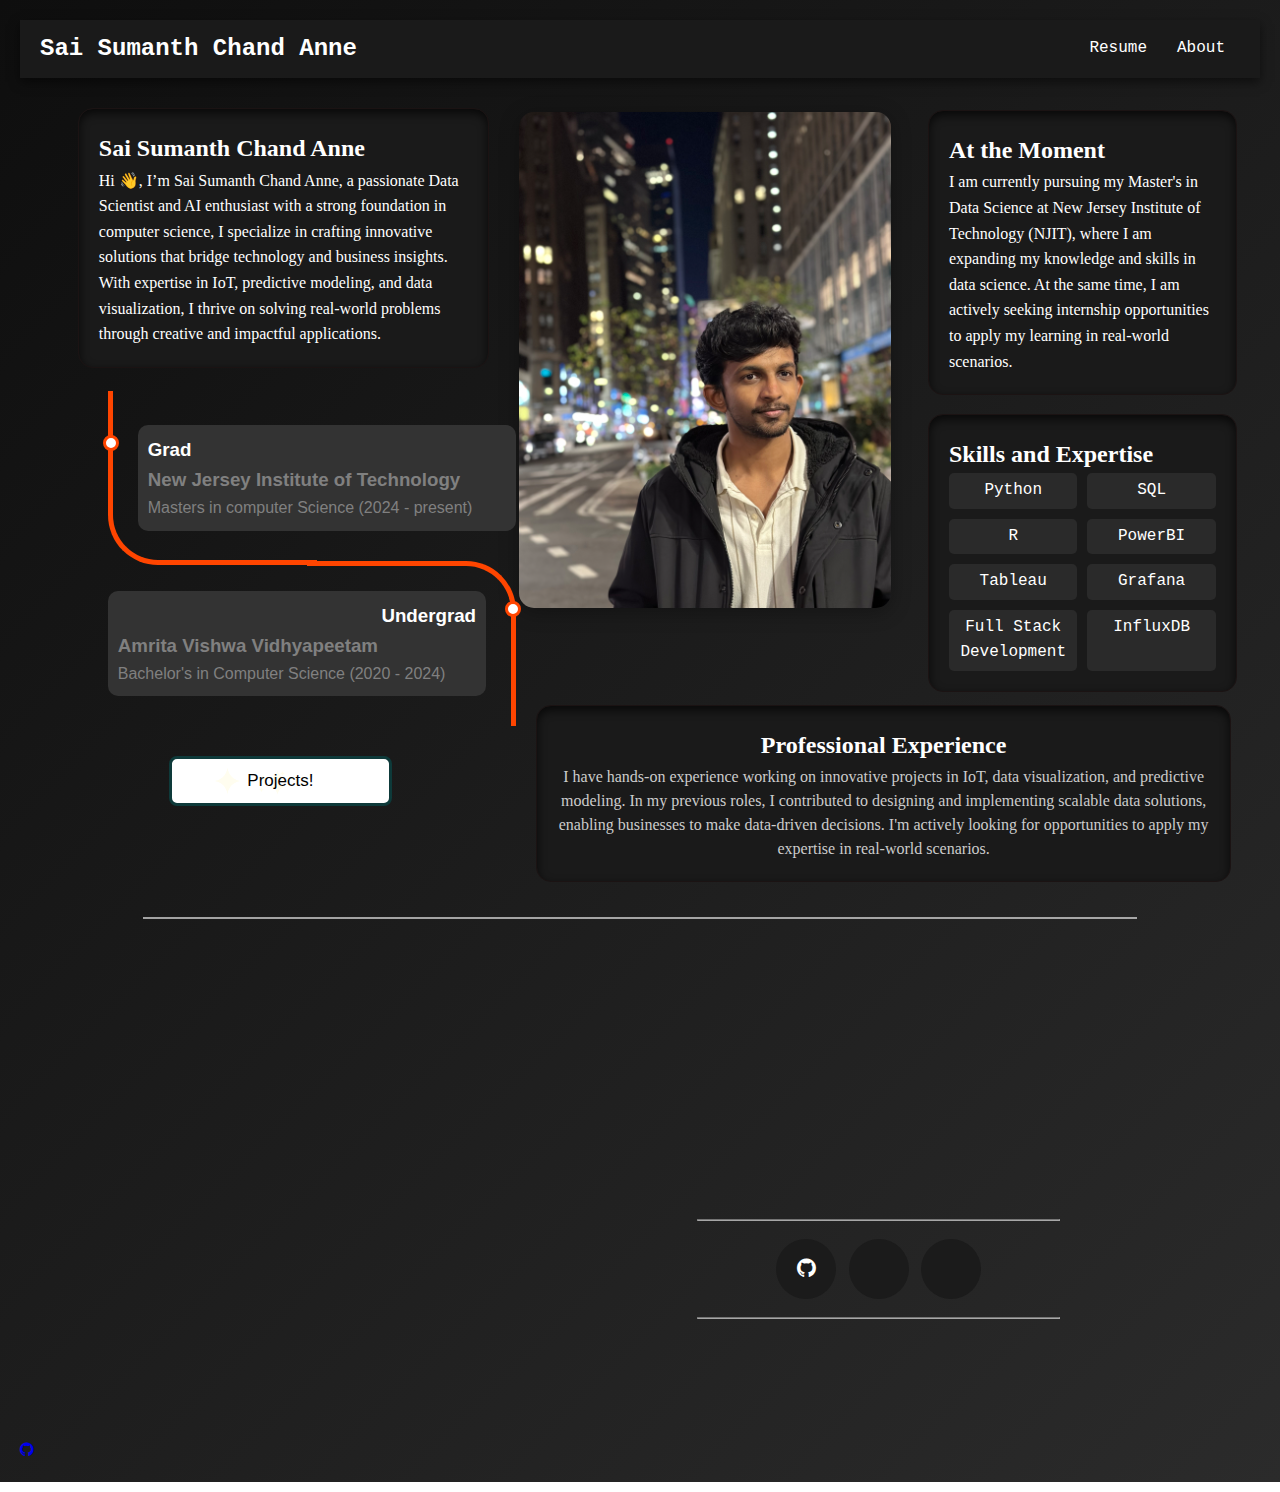
==== index.html @ 4d1f83b5 "email works" ====
<!DOCTYPE html>
<html lang="en">
<head>
  <meta charset="UTF-8">
  <meta name="viewport" content="width=device-width, initial-scale=1.0">
  <title>Sai Sumanth Chand Anne Portfolio</title>
  <link rel="stylesheet" href="styles.css">
  <link rel="stylesheet" href="https://cdnjs.cloudflare.com/ajax/libs/font-awesome/4.7.0/css/font-awesome.min.css">
  <script src="script.js"></script>
</head>
<body>
  <header>
    <h3 class="name fade-up">Sai Sumanth Chand Anne</h3>
    <nav class="fade-up">
      <a href="resume.html" class="nav-link">Resume</a>
      <a href="about.html" class="nav-link">About</a>
    </nav>
  </header>

  <main>
    <div class="card-container">
      <div class="column first-column">
        <div class="card about-card fade-up">
          <h2>Sai Sumanth Chand Anne</h2>
          <p>Hi 👋, I’m Sai Sumanth Chand Anne, a passionate Data Scientist and AI enthusiast with a strong foundation 
            in computer science, I specialize in crafting innovative solutions that bridge technology and business insights. 
            With expertise in IoT, predictive modeling, and data visualization, I thrive on solving real-world problems through 
            creative and impactful applications.</p>
        </div>
        <div class="timeline">
  <div class="outer">
    <div class="education-card">
      <div class="info fade-up">
        <h3 class="title">Grad</h3>
        <h3>New Jersey Institute of Technology</h3>
        <p>Masters in computer Science (2024 - present)</p>
      </div>
    </div>
    <div class="education-card">
      <div class="info fade-up">
        <h3 class="title">Undergrad</h3>
        <h3>Amrita Vishwa Vidhyapeetam</h3>
        <p>Bachelor's in Computer Science (2020 - 2024)</p>
      </div>
    </div>
  </div>
</div>
</div>

      <!-- Second Column -->
      <div class="column second-column">
        <img src="IMG_0717.jpg" alt="Photo" class="profile-photo-img">
      </div>

      <div class="card experience-card  fade-up" onclick="goToExperiencePage()">
        <h2>Professional Experience </h2>
        <p>
          I have hands-on experience working on innovative projects in IoT, data visualization, and predictive modeling. 
          In my previous roles, I contributed to designing and implementing scalable data solutions, enabling businesses 
          to make data-driven decisions. I'm actively looking for opportunities to apply my expertise in real-world scenarios.
        </p>
        <span class="hover-message">Click to know more!</span>
      </div>

      
      <div class="column third-column">
        <div class="card moment fade-up">
          <h2>At the Moment</h2>
          <p>I am currently pursuing my Master's in Data Science at New Jersey Institute of Technology (NJIT), 
            where I am expanding my knowledge and skills in data science. At the same time, I am actively seeking 
            internship opportunities to apply my learning in real-world scenarios.</p>
        </div>
        <div class="card skillsand fade-up">
          <h2>Skills and Expertise</h2>
          <ul class="skills fade-up">
            <li>Python</li>
            <li>SQL</li>
            <li>R</li>
            <li>PowerBI</li>
            <li>Tableau</li>
            <li>Grafana</li>
            <li>Full Stack Development</li>
            <li>InfluxDB</li>
          </ul>
        </div>
      </div>

      <button class="fade-up">Projects!
        <div class="star-1">
          <svg xmlns:xlink="http://www.w3.org/1999/xlink" viewBox="0 0 784.11 815.53" style="shape-rendering:geometricPrecision; text-rendering:geometricPrecision; image-rendering:optimizeQuality; fill-rule:evenodd; clip-rule:evenodd" version="1.1" xml:space="preserve" xmlns="http://www.w3.org/2000/svg"><defs></defs><g id="Layer_x0020_1"><metadata id="CorelCorpID_0Corel-Layer"></metadata><path d="M392.05 0c-20.9,210.08 -184.06,378.41 -392.05,407.78 207.96,29.37 371.12,197.68 392.05,407.74 20.93,-210.06 184.09,-378.37 392.05,-407.74 -207.98,-29.38 -371.16,-197.69 -392.06,-407.78z" class="fil0"></path></g></svg>
        </div>
        <div class="star-2">
          <svg xmlns:xlink="http://www.w3.org/1999/xlink" viewBox="0 0 784.11 815.53" style="shape-rendering:geometricPrecision; text-rendering:geometricPrecision; image-rendering:optimizeQuality; fill-rule:evenodd; clip-rule:evenodd" version="1.1" xml:space="preserve" xmlns="http://www.w3.org/2000/svg"><defs></defs><g id="Layer_x0020_1"><metadata id="CorelCorpID_0Corel-Layer"></metadata><path d="M392.05 0c-20.9,210.08 -184.06,378.41 -392.05,407.78 207.96,29.37 371.12,197.68 392.05,407.74 20.93,-210.06 184.09,-378.37 392.05,-407.74 -207.98,-29.38 -371.16,-197.69 -392.06,-407.78z" class="fil0"></path></g></svg>
        </div>
        <div class="star-3">
          <svg xmlns:xlink="http://www.w3.org/1999/xlink" viewBox="0 0 784.11 815.53" style="shape-rendering:geometricPrecision; text-rendering:geometricPrecision; image-rendering:optimizeQuality; fill-rule:evenodd; clip-rule:evenodd" version="1.1" xml:space="preserve" xmlns="http://www.w3.org/2000/svg"><defs></defs><g id="Layer_x0020_1"><metadata id="CorelCorpID_0Corel-Layer"></metadata><path d="M392.05 0c-20.9,210.08 -184.06,378.41 -392.05,407.78 207.96,29.37 371.12,197.68 392.05,407.74 20.93,-210.06 184.09,-378.37 392.05,-407.74 -207.98,-29.38 -371.16,-197.69 -392.06,-407.78z" class="fil0"></path></g></svg>
        </div>
        <div class="star-4">
          <svg xmlns:xlink="http://www.w3.org/1999/xlink" viewBox="0 0 784.11 815.53" style="shape-rendering:geometricPrecision; text-rendering:geometricPrecision; image-rendering:optimizeQuality; fill-rule:evenodd; clip-rule:evenodd" version="1.1" xml:space="preserve" xmlns="http://www.w3.org/2000/svg"><defs></defs><g id="Layer_x0020_1"><metadata id="CorelCorpID_0Corel-Layer"></metadata><path d="M392.05 0c-20.9,210.08 -184.06,378.41 -392.05,407.78 207.96,29.37 371.12,197.68 392.05,407.74 20.93,-210.06 184.09,-378.37 392.05,-407.74 -207.98,-29.38 -371.16,-197.69 -392.06,-407.78z" class="fil0"></path></g></svg>
        </div>
        <div class="star-5">
          <svg xmlns:xlink="http://www.w3.org/1999/xlink" viewBox="0 0 784.11 815.53" style="shape-rendering:geometricPrecision; text-rendering:geometricPrecision; image-rendering:optimizeQuality; fill-rule:evenodd; clip-rule:evenodd" version="1.1" xml:space="preserve" xmlns="http://www.w3.org/2000/svg"><defs></defs><g id="Layer_x0020_1"><metadata id="CorelCorpID_0Corel-Layer"></metadata><path d="M392.05 0c-20.9,210.08 -184.06,378.41 -392.05,407.78 207.96,29.37 371.12,197.68 392.05,407.74 20.93,-210.06 184.09,-378.37 392.05,-407.74 -207.98,-29.38 -371.16,-197.69 -392.06,-407.78z" class="fil0"></path></g></svg>
        </div>
        <div class="star-6">
          <svg xmlns:xlink="http://www.w3.org/1999/xlink" viewBox="0 0 784.11 815.53" style="shape-rendering:geometricPrecision; text-rendering:geometricPrecision; image-rendering:optimizeQuality; fill-rule:evenodd; clip-rule:evenodd" version="1.1" xml:space="preserve" xmlns="http://www.w3.org/2000/svg"><defs></defs><g id="Layer_x0020_1"><metadata id="CorelCorpID_0Corel-Layer"></metadata><path d="M392.05 0c-20.9,210.08 -184.06,378.41 -392.05,407.78 207.96,29.37 371.12,197.68 392.05,407.74 20.93,-210.06 184.09,-378.37 392.05,-407.74 -207.98,-29.38 -371.16,-197.69 -392.06,-407.78z" class="fil0"></path></g></svg>
        </div>
      </button>
    </div>   


<hr style="border: 1px solid #ffffff99; width: 80%; margin: 20px auto;">

<section id="contact">
  <h1 class="section-header fade-up">Contact</h1>
  
  <div class="contact-wrapper">
  
  <!-- Left contact page --> 
    
  <form id="contact-form" action="https://formsubmit.co/sumanthchand1234@gmail.com" method="POST" class="form-horizontal" role="form" onsubmit="showPopup(event)">
       
    <div class="form-group">
        <div class="col-sm-12 fade-up">
            <input type="text" class="form-control" id="name" placeholder="NAME" name="name" value="" required>
        </div>
    </div>

    <div class="form-group">
        <div class="emailbox fade-up">
            <input type="email" class="form-control" id="email" placeholder="EMAIL" name="email" value="" required>
        </div>
    </div>

    <textarea class="form-control fade-up" rows="10" placeholder="MESSAGE" name="message" required></textarea>
    
    <button type="submit" class="btn">
        <span class="btn__inner fade-up">
            <span class="btn__label fade-up" data-label="Get in touch" data-hover="Go for it 💪">
                Get in touch
                
                <span class="btn__label__background"></span>
            </span>
        </span>
        <span class="btn__background fade-up"></span>
    </button>
    
</form>

    <div id="popup" style="display:none; position: fixed; top: 0; left: 0; right: 0; bottom: 0; background: rgba(0, 0, 0, 0.5); color: white; text-align: center; padding: 100px;">
      <div style="background: #333; padding: 20px; border-radius: 5px;">
          <p>I'll get in touch with you as soon as possible!</p>
          <button onclick="closePopup()" style="padding: 10px 20px; background: #ff6600; border: none; color: white; font-size: 16px; cursor: pointer;">Close</button>
      </div>
  </div>
    
  <!-- Left contact page --> 
    
      <div class="direct-contact-container">

        <ul class="contact-list">
          <li class="list-item fade-up"><i class="fa fa-map-marker fa-2x"><span class="contact-text place">Jersey City, New jersey</span></i></li>
          <li class="list-item fade-up"><i class="fa fa-envelope fa-2x"><span class="contact-text gmail"><a href="mailto:#" title="Send me an email">sumanthchand1234@gmail.com</a></span></i></li>
        </ul>

        <hr>
        <ul class="social-media-list">
          <li><a href="https://github.com/Sumanth2305" class="contact-icon">
            <i class="fa fa-github" aria-hidden="true"></i>
          </a>
          </li>
          <li><a href="https://www.linkedin.com/in/sai-sumanth-chand/" target="_blank" class="contact-icon fade-up">
            <i class="fa fa-linkedin fade-up" aria-hidden="true"></i></a>
          </li>
          <li><a href="https://www.instagram.com/sai_sumanth_chand/" target="_blank" class="contact-icon fade-up">
            <i class="fa fa-instagram fade-up" aria-hidden="true"></i></a>
          </li>       
        </ul>
        <hr>
      </div>
  </div>
</section>  
  
  
  </main>

  <a href="https://github.com/Sumanth2305" class="contact-icon">
    <i class="fa fa-github" aria-hidden="true"></i>
  </a>
  
</body>
</html>
---- styles.css ----
/* Header Styles */
header {
    display: flex;
    justify-content: space-between;
    align-items: center;
    padding: 10px 20px;
    background-color: #1a1a1a;
    box-shadow: 0 4px 10px rgba(0, 0, 0, 0.5);
}

/* Name Styling */
header .name {
    font-size: 1.5rem;
    font-weight: bold;
    color: #ffffff;
    margin: 0;
}

.name{
  font-family: Andale Mono, monospace;
}

/* Navigation Styles */
header nav {
    display: flex;
}

header .nav-link {
    color: #ffffff;
    text-decoration: none;
    font-size: 1rem;
    padding: 5px 15px;
    border-radius: 5px;
    transition: background-color 0.3s ease;
    font-family: Andale Mono, monospace;
}

header .nav-link:hover {
    background-color: #333333;
}

/* General Reset */
body, h1, h2, h3, p, ul, li {
    margin: 0;
    padding: 0;
    box-sizing: border-box;
}

body {
    font-family: 'Arial', sans-serif;
    line-height: 1.6;
    background: linear-gradient(135deg, #0e0e0e, #2b2b2b);
    color: #ffffff;
    padding: 20px;
}

.card-container {
    display: grid;
    grid-template-columns: 40% 30% 30%;
    grid-template-rows: auto auto; /* Add rows for flexibility */
    grid-template-areas:
        "about photo moment"
        "about photo skills"
        "button experience experience"; /* Make Experience span 2nd and 3rd columns */
    gap: 20px;
    align-items: start;
    overflow: hidden;
}

/* Column-specific styles */
.column {
    display: flex;
    flex-direction: column;
    gap: 20%;
}

.first-column {
    margin-left: 7%;
    padding-top: 6%;
}

.second-column {
    display: flex;
    align-items: flex-start;
    justify-content: center;
    margin-left: 5%;
    margin-top: 6%;
}

/* Right Column Styling */
.third-column {
    padding-right: 10%;
    padding-top: 6%;
    margin-right: 7%;
}

/* Second Column Styling */
.second-column {
    display: flex;
    flex-direction: column; /* Stack items vertically */
    align-items: center; /* Center the photo horizontally */
    justify-content: flex-start; /* Align content to the top */
    margin: 0; /* Reset unnecessary margins */
    padding-top: 6%;
}

/* Profile Photo */
.profile-photo-img {
    margin-top: 3%;
    grid-area: photo;
    width: 100%; /* Ensure it takes up the full container width */
    max-width: 400px;
    height: auto; /* Maintain aspect ratio */
    border-radius: 15px;
    display: block;
    box-shadow: 0 4px 20px rgba(0, 0, 0, 0.3);
    margin-right: 9%;
    animation: popOut 1.25s cubic-bezier(0.25, 1, 0.5, 1); /* Attach the animation */
}

/* Keyframes with reduced zoom effect */
@keyframes popOut {
  0% {
    transform: scale(0); /* Fully scaled down */
    opacity: 0; /* Fully transparent */
  }
  65% {
    transform: scale(1.02); /* Slightly larger than normal */
    opacity: 1; /* Fully visible */
  }
  100% {
    transform: scale(1); /* Final normal size */
  }
}

/* Card Styles */
.card {
    background: #1a1a1a;
    border-radius: 15px;
    padding-left: 20%;
    box-shadow: inset 0 4px 10px rgba(0, 0, 0, 0.7);
    border: 1.5px solid rgb(27, 19, 19);
    transition: transform 0.3s ease, border-color 0.3s ease, box-shadow 0.3s ease;
    padding: 20px;
    height: auto;
}

.card:hover {
    transform: scale(1.01);
    border-color: #4d4d4d;
    box-shadow: 0 4px 10px rgba(128, 128, 128, 0.5);
}

.about-card {
    grid-area: about;
    margin-bottom: 6%;
    margin-left: 5%;
    width:80%;
}
.card p {
  font-family: 'URW Chancery L', cursive;
}

.card h2 {
  font-family: Times, Times New Roman, serif;
}
/* Combined Education Card Styling */
.combined-education-card {
    width:80%;
    position: relative;
    background: #1a1a1a;
    color: white;
    border-radius: 15px;
    box-shadow: 0 4px 10px rgba(0, 0, 0, 0.5);
    margin-left: 6%;
    margin-bottom: 2%;
    padding: 2%
}

.combined-education-card .title {
    font-size: 1.5rem;
    font-weight: bold;
    color: orangered;
    margin-bottom: 15px;
}

.combined-education-card .timeline {
    display: flex;
    flex-direction: column;
    gap: 15px;
}

.combined-education-card .timeline-item {
    display: flex;
    align-items: center;
    gap: 10px;
}

.combined-education-card .timeline-item .dot {
    width: 10px;
    height: 10px;
    background: orangered;
    border-radius: 50%;
    flex-shrink: 0;
}

.combined-education-card .timeline-item p {
    margin: 0;
    font-size: 1rem;
    color: gray;
}

  
/* Timeline Container */
.timeline {
    background: var(--primary-color);
    margin-left: 11.5%;   /*change to change timeline*/
    border-radius: 15px;
}
  
  /* Card container */
.education-card {
    position: relative;
    max-width: 400px;
}
  
  /* setting padding based on even or odd */
.education-card:nth-child(odd) {
    padding: 30px 0 30px 30px;
}
.education-card:nth-child(even) {
    padding: 30px 30px 30px 0;
}
  /* Global ::before */
.education-card::before {
    content: "";
    position: absolute;
    width: 50%;
    border: solid orangered;
}
  
  /* Setting the border of top, bottom, left */
.education-card:nth-child(odd)::before {
    left: 0px;
    top: -4.5px;
    bottom: -4.5px;
    border-width: 5px 0 5px 5px;
    border-radius: 50px 0 0 50px;
}
  
  /* Setting the top and bottom to "-5px" because earlier it was out of a pixel in mobile devices */
    @media only screen and (max-width: 400px) {
    .card:nth-child(odd)::before {
      top: -5px;
      bottom: -5px;
    }
  }
  
  /* Setting the border of top, bottom, right */
.education-card:nth-child(even)::before {
    right: 0;
    top: 0;
    bottom: 0;
    border-width: 5px 5px 5px 0;
    border-radius: 0 50px 50px 0;
  }
  
  /* Removing the border if it is the first card */
.education-card:first-child::before {
    border-top: 0;
    border-top-left-radius: 0;
  }
  
  /* Removing the border if it is the last card  and it's odd */
.education-card:last-child:nth-child(odd)::before {
    border-bottom: 0;
    border-bottom-left-radius: 0;
  }
  
  /* Removing the border if it is the last card  and it's even */
.education-card:last-child:nth-child(even)::before {
    border-bottom: 0;
    border-bottom-right-radius: 0;
  }
  
  /* Information about the timeline */
.info {
    display: flex;
    flex-direction: column;
    background: #333;
    color: gray;
    border-radius: 10px;
    padding: 10px;
}
  
  /* Title of the card */
.title {
    color: rgb(255, 255, 255);
    position: relative;
}
  
  /* Timeline dot  */
.title::before {
    content: "";
    position: absolute;
    width: 10px;
    height: 10px;
    background: white;
    border-radius: 999px;
    border: 3px solid orangered;
}
  
  /* text right if the card is even  */
.education-card:nth-child(even) > .info > .title {
    text-align: right;
}
  
  /* setting dot to the left if the card is odd */
.education-card:nth-child(odd) > .info > .title::before {
    left: -45px;
}
  
  /* setting dot to the right if the card is odd */
.education-card:nth-child(even) > .info > .title::before {
    right: -45px;
}
  
/* Text for Subtitles */
.timeline-item p {
    font-size: 1rem;
    margin-top: 5px;
    color: gray;
}

/* Skills Section */
.skills {
    display: grid;
    grid-template-columns: 1fr 1fr;
    gap: 10px;
    font-family: 'Courier New', Courier, monospace;
}

.skills li {
    list-style: none;
    text-align: center;
    padding: 5px;
    background: #2a2a2a;
    border-radius: 5px;
    transition: background 0.3s ease, transform 0.3s ease;
}

.skills li:hover {
    background: #333333;
    transform: scale(1.05);
}

/* Responsive Design */
@media (max-width: 768px) {
    .card-container {
        grid-template-columns: 1fr;
    }

    .second-column {
        align-items: flex-start;
    }
}

.skillsand {
    margin-top: 6%;
    grid-area: skills;
}


/* Experience Card */
.experience-card {
    grid-column: 2 / 4; /* Span from the 2nd column to just before the 4th column */
    background: #1a1a1a;
    border-radius: 15px;
    box-shadow: inset 0 4px 10px rgba(0, 0, 0, 0.7);
    border: 1.5px solid rgb(27, 19, 19);
    text-align: center;
    grid-area: experience;
    margin-right: 9%;
    margin-top: -8%;
    cursor: pointer;
    margin-bottom: 2%;
}


.experience-card p {
    color: #ccc;
    font-size: 1rem;
    line-height: 1.5;
}

.hover-message {
  position: absolute;
  top: 5%;
  left: 64%;
  transform: translate(-50%, -50%);
  background-color: rgba(0, 0, 0, 0.8);
  color: #fff;
  padding: 8px 12px;
  border-radius: 5px;
  font-size: 14px;
  white-space: nowrap;
  opacity: 0; /* Initially hidden */
  pointer-events: none; /* Prevent interfering with hover */
  transition: opacity 0.3s, transform 0.3s;
}

.experience-card:hover .hover-message {
  opacity: 1;
  transform: translate(10%,10%); /* Adjust the position near the cursor */
}

.moment {
    grid-area: moment;
    margin-top: 3%;
}


@media (max-width: 768px) {
    .card-container {
        grid-template-columns: 1fr;
        grid-template-areas:
            "about"
            "photo"
            "moment"
            "skills"
            "button"
            "experience";
    }
}



button {
    grid-area: button;
    position: relative;
    padding: 12px 35px;
    background: #FFFFFF;
    font-size: 17px;
    font-weight: 500;
    color: #000000;
    border: 3px solid #0e3a3a;
    border-radius: 8px;
    box-shadow: 0 0 0 #fec1958c;
    transition: all .3s ease-in-out;
    margin-left: 30%;
    margin-right: 25%;
    margin-top:-2%;
  }
  
  .star-1 {
    position: absolute;
    top: 20%;
    left: 20%;
    width: 25px;
    height: auto;
    filter: drop-shadow(0 0 0 #fffdef);
    z-index: -5;
    transition: all 1s cubic-bezier(0.05, 0.83, 0.43, 0.96);
  }
  
  .star-2 {
    position: absolute;
    top: 45%;
    left: 45%;
    width: 15px;
    height: auto;
    filter: drop-shadow(0 0 0 #fffdef);
    z-index: -5;
    transition: all 1s cubic-bezier(0, 0.4, 0, 1.01);
  }
  
  .star-3 {
    position: absolute;
    top: 40%;
    left: 40%;
    width: 5px;
    height: auto;
    filter: drop-shadow(0 0 0 #fffdef);
    z-index: -5;
    transition: all 1s cubic-bezier(0, 0.4, 0, 1.01);
  }
  
  .star-4 {
    position: absolute;
    top: 20%;
    left: 40%;
    width: 8px;
    height: auto;
    filter: drop-shadow(0 0 0 #fffdef);
    z-index: -5;
    transition: all .8s cubic-bezier(0, 0.4, 0, 1.01);
  }
  
  .star-5 {
    position: absolute;
    top: 25%;
    left: 45%;
    width: 15px;
    height: auto;
    filter: drop-shadow(0 0 0 #fffdef);
    z-index: -5;
    transition: all .6s cubic-bezier(0, 0.4, 0, 1.01);
  }
  
  .star-6 {
    position: absolute;
    top: 5%;
    left: 50%;
    width: 5px;
    height: auto;
    filter: drop-shadow(0 0 0 #fffdef);
    z-index: -5;
    transition: all .8s ease;
  }
  
  button:hover {
    background: #0e3a3a;
    color: #FFFFFF;
    box-shadow: 0 0 25px #0e3a3a;
      border: 3px solid #FFF;
  }
  
  button:hover .star-1 {
    position: absolute;
    top: -80%;
    left: -30%;
    width: 25px;
    height: auto;
    filter: drop-shadow(0 0 10px #fffdef);
    z-index: 2;
  }
  
  button:hover .star-2 {
    position: absolute;
    top: -25%;
    left: 10%;
    width: 15px;
    height: auto;
    filter: drop-shadow(0 0 10px #fffdef);
    z-index: 2;
  }
  
  button:hover .star-3 {
    position: absolute;
    top: 55%;
    left: 25%;
    width: 5px;
    height: auto;
    filter: drop-shadow(0 0 10px #fffdef);
    z-index: 2;
  }
  
  button:hover .star-4 {
    position: absolute;
    top: 30%;
    left: 80%;
    width: 8px;
    height: auto;
    filter: drop-shadow(0 0 10px #fffdef);
    z-index: 2;
  }
  
  button:hover .star-5 {
    position: absolute;
    top: 25%;
    left: 115%;
    width: 15px;
    height: auto;
    filter: drop-shadow(0 0 10px #fffdef);
    z-index: 2;
  }
  
  button:hover .star-6 {
    position: absolute;
    top: 5%;
    left: 60%;
    width: 5px;
    height: auto;
    filter: drop-shadow(0 0 10px #fffdef);
    z-index: 2;
  }
  
  .fil0 {
    fill: #FFFDEF
  }


/*contact*/
  #contact {
    width: 100%;
    height: 100%;
  }
  
.section-header {
    text-align: center;
    margin: 0 auto;
    padding: 40px 0;
    font: 300 60px 'Oswald', sans-serif;
    color: #757575;
    text-transform: uppercase;
    letter-spacing: 6px;
    margin-top: -2%;
}
  
.contact-wrapper {
    display: flex;
    flex-direction: row;
    justify-content: space-between;
    margin: 0 auto;
    padding: 20px;
    position: relative;
    max-width: 840px;
}
  
  /* Left contact page */
  .form-horizontal {
    max-width: 400px;
    min-height: 30%;
    font-family: 'Lato';
    font-weight: 400;
  }
  


  .send-button {
    margin-top: 15px;
    height: 34px;
    width: 400px;
    overflow: hidden;
    transition: all .2s ease-in-out;
  }
  
  .alt-send-button {
    width: 400px;
    height: 34px;
    transition: all .2s ease-in-out;
  }
  
  .send-text {
    display: block;
    margin-top: 10px;
    font: 700 12px 'Lato', sans-serif;
    letter-spacing: 2px;
  }
  
  .alt-send-button:hover {
    transform: translate3d(0px, -29px, 0px);
  }
  
  /* Begin Right Contact Page */
  .direct-contact-container {
    max-width: 400px;
  }
  
  /* Location, Phone, Email Section */
  .contact-list {
    list-style-type: none;
    margin-left: -30px;
  }
  
  .list-item {
    line-height: 4;
    color: #aaa;
    margin-left: 10%;
  }
  
  .contact-text {
    font: 300 18px 'Lato', sans-serif;
    letter-spacing: 1.9px;
    color: #bbb;
  }
  
  .place {
    margin-left: 62px;
  }

  
  .gmail {
    margin-left: 53px;
  }
  
  .contact-text a {
    color: #bbb;
    text-decoration: none;
    transition-duration: 0.2s;
  }
  
  .contact-text a:hover {
    color: #fff;
    text-decoration: none;
  }
  
.contact-list .list-item i {
  margin-left:5%;
}

  
  /* Social Media Icons */
  .social-media-list {
    position: relative;
    font-size: 22px;
    text-align: center;
    width: 100%;
    margin: 0 auto;
    padding: 0;
  }
  
  .social-media-list li a {
    color: #fff;
  }
  
  .social-media-list li {
    position: relative; 
    display: inline-block;
    height: 60px;
    width: 60px;
    margin: 10px 3px;
    line-height: 60px;
    border-radius: 50%;
    color: #fff;
    background-color: #1b1b1b;
    cursor: pointer; 
    transition: all .2s ease-in-out;
  }
  
  .social-media-list li:after {
    content: '';
    position: absolute;
    top: 0;
    left: 0;
    width: 60px;
    height: 60px;
    line-height: 60px;
    border-radius: 50%;
    opacity: 0;
    box-shadow: 0 0 0 1px #fff;
    transition: all .2s ease-in-out;
  }
  
  .social-media-list li:hover {
    background-color: #fff; 
  }
  
  .social-media-list li:hover:after {
    opacity: 1;  
    transform: scale(1.12);
    transition-timing-function: cubic-bezier(0.37,0.74,0.15,1.65);
  }
  
  .social-media-list li:hover a {
    color: #000;
  }
  
  .copyright {
    font: 200 14px 'Oswald', sans-serif;
    color: #555;
    letter-spacing: 1px;
    text-align: center;
  }
  
  hr {
    border-color: #ffffff99;
  }
  
  /* Begin Media Queries*/
  @media screen and (max-width: 850px) { 
    .contact-wrapper {
      display: flex;
      flex-direction: column;
    }
    .direct-contact-container, .form-horizontal {
      margin: 0 auto;
    }  
    
    .direct-contact-container {
      margin-top: 60px;
      max-width: 300px;
    }    
    .social-media-list li {
      height: 60px;
      width: 60px;
      line-height: 60px;
    }
    .social-media-list li:after {
      width: 60px;
      height: 60px;
      line-height: 60px;
    }
  }
  
  @media screen and (max-width: 569px) {
  
    .direct-contact-container, .form-wrapper {
      float: none;
      margin: 0 auto;
    }  
    .form-control, textarea {
      
      margin: 0 auto;
    }
   
    
    .name, .email, textarea {
      width: 280px;
    } 
    
    .direct-contact-container {
      margin-top: 60px;
      max-width: 280px;
    }  
    .social-media-list {
      left: 0;
    }
    .social-media-list li {
      height: 55px;
      width: 55px;
      line-height: 55px;
      font-size: 2rem;
    }
    .social-media-list li:after {
      width: 55px;
      height: 55px;
      line-height: 55px;
    }
    
  }
  
  @media screen and (max-width: 410px) {
    .send-button {
      width: 99%;
    }
  }

.col-sm-12{
    margin-bottom: 2%;
}

.emailbox{
    margin-bottom: 2%;
}

/* Style for the name input */
#name {
    width: 95%; /* Adjust the width */
    height: 10%; /* Adjust the height */
    font-size: 16px; /* Increase font size for better readability */
    padding: 10px; /* Add padding for spacing */
    border: 2px solid #757575; /* Ensure consistent border styling */
    border-radius: 5px; /* Optional: Add smoother corners */
    margin-bottom: 2%;
}

/* Style for the email input */
#email {
    width: 95%; /* Adjust the width */
    height: 10%; /* Adjust the height */
    font-size: 16px; /* Increase font size for better readability */
    padding: 10px; /* Add padding for spacing */
    border: 2px solid #757575; /* Ensure consistent border styling */
    border-radius: 5px; /* Optional: Add smoother corners */
    margin-bottom: 2%;
}

.form-control, 
textarea {
  height: 40%;
  margin-left: 12%;
  width: 99%;
  max-width: 100%;
  font-size: 16px;
  background-color: transparent;
  border: 2px solid #757575;
  border-radius: 5px;
  letter-spacing: 1px;
}


/* Button */
@keyframes btn-glow {
    0% {
        background-position: 0 100%;
    }
    100% {
        background-position: 0 300%;
    }
}

.btn {
    position: relative;
    display: inline-block;
    border-radius: 15px;
    color: white;
    font: 500 20px / 1 "Chivo Mono", monospace;
    letter-spacing: 0.075em;
    text-decoration: none;
    text-transform: uppercase;
    margin-left: 35%;
    margin-top:2%
}

.btn__inner {
    padding: 1px;
    position: relative;
    z-index: 2;
    display: block;
    overflow: hidden;
    border-radius: inherit;
}

.btn__inner:before {
    position: absolute;
    inset: 4px;
    z-index: 1;
    display: block;
    animation: btn-glow 5s infinite linear;
    background: linear-gradient(
        20deg,
        #00f8f1,
        #ffbd1e20 16.5%,
        #fe848f 33%,
        #fe848f20 49.5%,
        #00f8f1 66%,
        #00f8f160 85.5%,
        #ffbd1e 100%
    )
    0 100% / 100% 200%;
    border-radius: inherit;
    filter: blur(5px);
    mix-blend-mode: overlay;
    opacity: 0;
    transition: opacity 0.2s linear 0.1s;
    content: "";
}

.btn__label {
    position: relative;
    display: block;
    overflow: hidden;
    padding: 0.95em 2em 0.9em;
    border-radius: inherit;
    color: transparent;
    white-space: nowrap;
}

.btn__label:before,
.btn__label:after {
    position: absolute;
    top: 0;
    left: 0;
    z-index: 2;
    display: block;
    padding: inherit;
    width: 100%;
    height: 100%;
    color: white;
    white-space: nowrap;
    transition: transform 0.3s cubic-bezier(1, 0, 0, 1) 0s;
}

.btn__label:before {
    transform: translate3d(0, 0, 0);
    content: attr(data-label);
}

.btn__label:after {
    transform: translate3d(0, -100%, 0);
    content: attr(data-hover);
}

.btn__label__background {
    position: absolute;
    inset: -100px;
    display: block;
    background: #1b1b1b url("https://assets.codepen.io/5817405/noise_2.png");
    background-blend-mode: overlay;
    animation: noise-background 0.5s steps(1) infinite;
}

.btn__background {
    position: absolute;
    top: 0;
    left: 0;
    z-index: 1;
    display: block;
    width: 100%;
    height: 100%;
    border-radius: inherit;
}

.btn__background:before,
.btn__background:after {
    position: absolute;
    inset: 0;
    display: block;
    border-radius: inherit;
    content: "";
}

.btn__background:before {
    background: white;
    transition: background 0.3s linear 0s;
}

.btn__background:after {
    animation: btn-glow 5s infinite linear;
    background: linear-gradient(
        -20deg,
        #00f8f1,
        #00f8f120 16.5%,
        #00f8f1 33%,
        #00f8f110 49.5%,
        #00f8f1 66%,
        #00f8f100 85.5%,
        #00f8f1 100%
    )
    0 100% / 100% 200%;
    filter: blur(5px);
    opacity: 0;
    transition: opacity 0s linear 0s;
}

.btn:hover .btn__background:before {
    background: #4cede1;
    transition: background 0.07s linear;
}

.btn:hover .btn__background:after {
    opacity: 1;
    transition: opacity 0.4s cubic-bezier(0.55, 0.085, 0.68, 0.53) 0s;
}

.btn:hover .btn__inner:before {
    opacity: 0.5;
}

.btn:hover .btn__label:before,
.btn:hover .btn__label:after {
    transition-duration: 0.6s;
    transition-timing-function: cubic-bezier(1, -0.6, 0, 1.6);
}

.btn:hover .btn__label:before {
    transform: translate3d(0, 100%, 0);
}

.btn:hover .btn__label:after {
    transform: translate3d(0, 0, 0);
}

/* Background */
@keyframes noise-background {
    0% {
        transform: translate3d(0, 0, 0);
    }
    20% {
        transform: translate3d(50px, 30px, 0);
    }
    40% {
        transform: translate3d(10px, 50px, 0);
    }
    60% {
        transform: translate3d(30px, 20px, 0);
    }
    80% {
        transform: translate3d(50px, 0, 0);
    }
    100% {
        transform: translate3d(100px, 0, 0);
    }
}

/* Keyframes for the fade-up animation */
@keyframes fadeUp {
  from {
    opacity: 0;
    transform: translateY(50px); /* Move the card up from below */
  }
  to {
    opacity: 1;
    transform: translateY(0); /* End at its original position */
  }
}

/* Keyframes for fade-up */
@keyframes fadeUp {
  from {
    opacity: 0;
    transform: translateY(50px);
  }
  to {
    opacity: 1;
    transform: translateY(0);
  }
}

/* Hidden by default */
.fade-up {
  opacity: 0;
  transform: translateY(50px);
  transition: opacity 0.5s ease, transform 0.5s ease;
}

.fade-up.visible {
  opacity: 1;
  transform: translateY(0);
}

.btn {
  position: relative;
  display: inline-flex;
  align-items: center;
  justify-content: center;
  padding: 10px 20px; /* Adjust padding as needed */
  border: none;
  font-size: 16px;
  cursor: pointer;
  background-color: transparent; /* Ensure no conflicting background color */
  overflow: hidden; /* Ensure child elements stay within the button */
  box-sizing: border-box; /* Avoid padding issues */
}

.btn__background {
  position: absolute;
  width: 100%; /* Match the button's width */
  height: 100%; /* Match the button's height */
  background-color: #ffffff; /* Set your white background */
  top: 0;
  left: 0;
  z-index: -1; /* Ensure it stays behind the button text */
}

.btn__inner {
  z-index: 1; /* Ensure the text stays above the background */
}
.btn, .btn * {
  margin: 0;
  padding: 0;
  box-sizing: border-box;
  border: none;
  background: none;
}
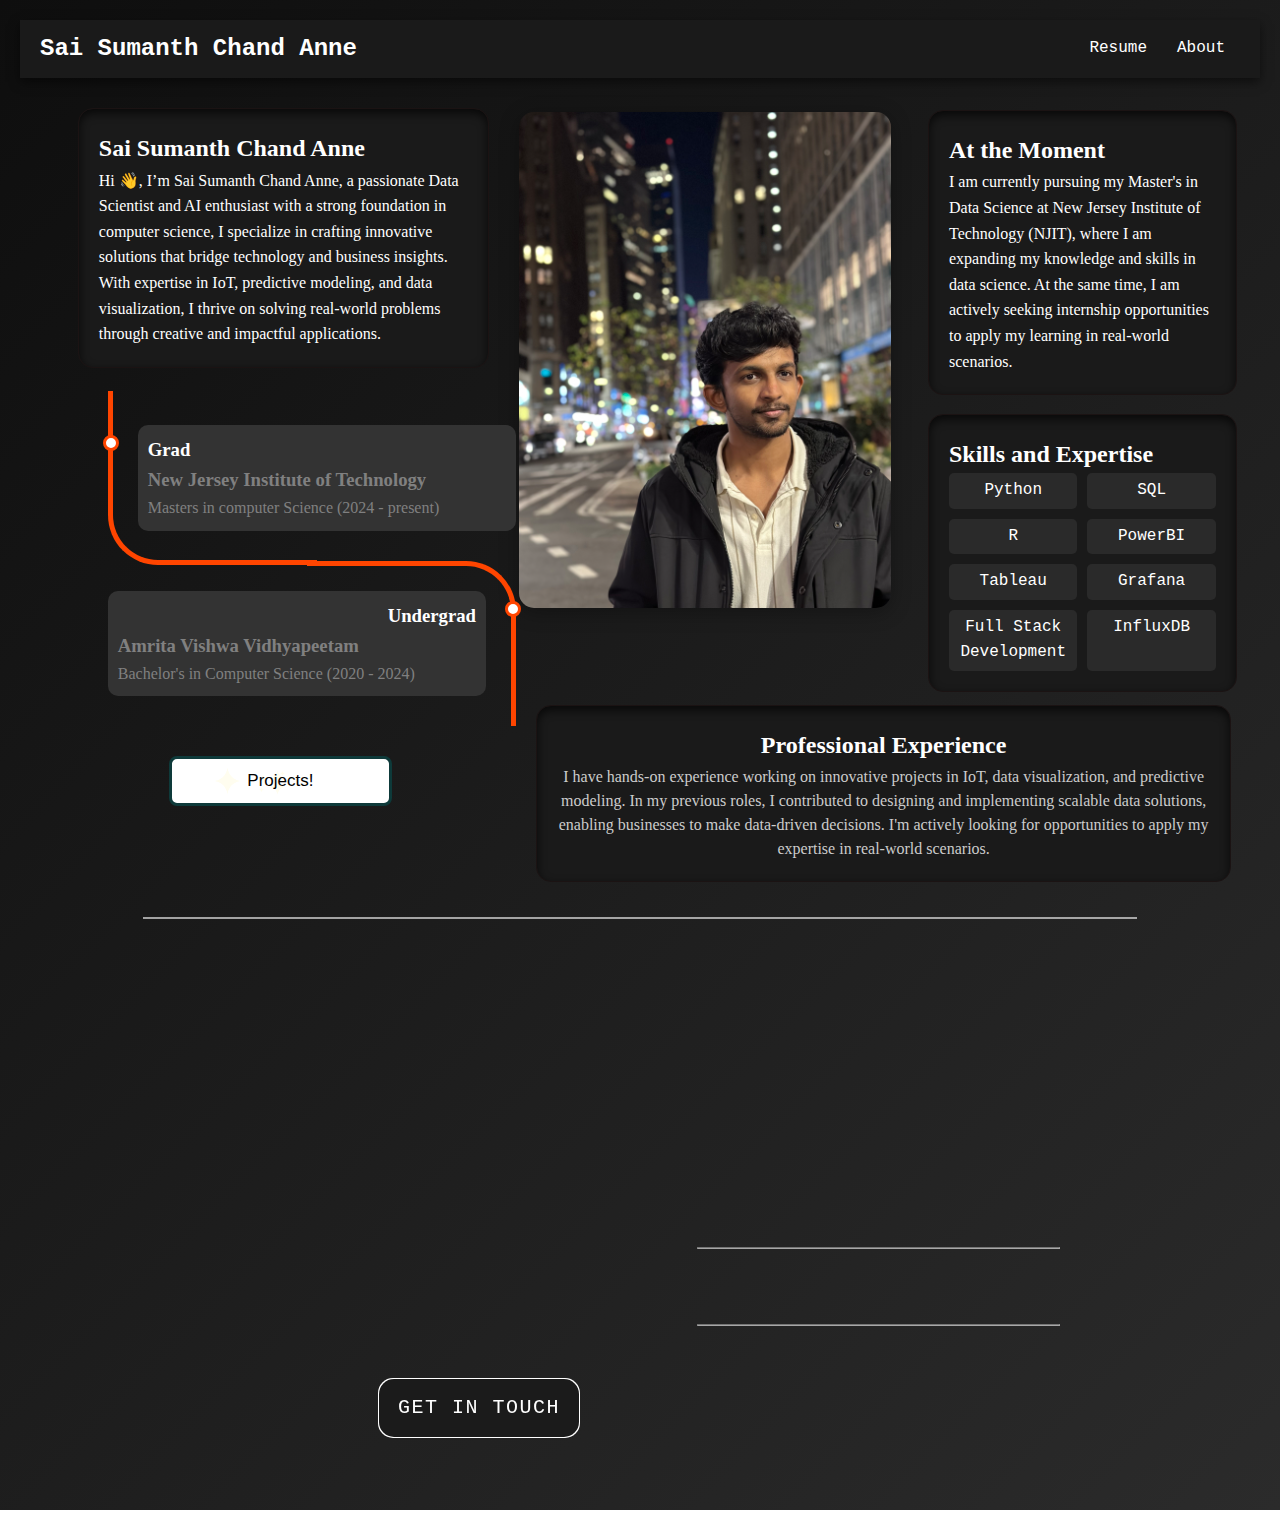
==== commit 8817f4af: "make contact page more interactive" ====
--- a/index.html
+++ b/index.html
@@ -6,6 +6,7 @@
   <title>Sai Sumanth Chand Anne Portfolio</title>
   <link rel="stylesheet" href="styles.css">
   <link rel="stylesheet" href="https://cdnjs.cloudflare.com/ajax/libs/font-awesome/4.7.0/css/font-awesome.min.css">
+
   <script src="script.js"></script>
 </head>
 <body>
@@ -118,40 +119,51 @@
   <!-- Left contact page --> 
     
   <form id="contact-form" action="https://formsubmit.co/sumanthchand1234@gmail.com" method="POST" class="form-horizontal" role="form" onsubmit="showPopup(event)">
-       
+    <!-- Hidden input for FormSubmit security -->
+    <input type="hidden" name="_captcha" value="false">
+    <input type="hidden" name="_next"> <!-- Replace with your success page or thank you page -->
+  
     <div class="form-group">
-        <div class="col-sm-12 fade-up">
-            <input type="text" class="form-control" id="name" placeholder="NAME" name="name" value="" required>
-        </div>
-    </div>
-
+      <div class="col-sm-12 fade-up">
+        <input type="text" class="form-control" id="name" placeholder="NAME" name="name" value="" required>
+      </div>
+    </div>
+  
     <div class="form-group">
-        <div class="emailbox fade-up">
-            <input type="email" class="form-control" id="email" placeholder="EMAIL" name="email" value="" required>
-        </div>
-    </div>
-
+      <div class="emailbox fade-up">
+        <input type="email" class="form-control" id="email" placeholder="EMAIL" name="email" value="" required>
+      </div>
+    </div>
+  
     <textarea class="form-control fade-up" rows="10" placeholder="MESSAGE" name="message" required></textarea>
-    
-    <button type="submit" class="btn">
-        <span class="btn__inner fade-up">
-            <span class="btn__label fade-up" data-label="Get in touch" data-hover="Go for it 💪">
-                Get in touch
-                
-                <span class="btn__label__background"></span>
-            </span>
+  
+    <!-- Submit Button -->
+    <a href="#" class="btn" id="submitBtn">
+      <span class="btn__inner">
+        <span class="btn__label" data-label="Get in touch" data-hover="Go for it 💪">
+          Get in touch
+          <span class="btn__label__background"></span>
         </span>
-        <span class="btn__background fade-up"></span>
-    </button>
-    
-</form>
-
-    <div id="popup" style="display:none; position: fixed; top: 0; left: 0; right: 0; bottom: 0; background: rgba(0, 0, 0, 0.5); color: white; text-align: center; padding: 100px;">
-      <div style="background: #333; padding: 20px; border-radius: 5px;">
-          <p>I'll get in touch with you as soon as possible!</p>
-          <button onclick="closePopup()" style="padding: 10px 20px; background: #ff6600; border: none; color: white; font-size: 16px; cursor: pointer;">Close</button>
-      </div>
-  </div>
+      </span>
+      <span class="btn__background"></span>
+    </a>
+
+    <div
+      id="popup"
+      style="display: none; position: fixed; bottom: 20px; left: 20px; background: #000; color: #fff; padding: 20px; border: 1px solid #666; border-radius: 5px; z-index: 1000; box-shadow: 0px 4px 6px rgba(0, 0, 0, 0.3); text-align: center; max-width: 300px;"
+    >
+      <p>Your message has been sent successfully! I'll try to reach asap :)</p>
+      <button
+        id="closePopup"
+        type="button"
+        style="padding: 5px 10px; border: none; background-color: #2e2e2e; color: #fff; margin-top: 1px; border-radius: 5px; cursor: pointer;"
+      >
+        Close
+      </button>
+    </div>
+  </form>
+  
+
     
   <!-- Left contact page --> 
     
@@ -162,30 +174,33 @@
           <li class="list-item fade-up"><i class="fa fa-envelope fa-2x"><span class="contact-text gmail"><a href="mailto:#" title="Send me an email">sumanthchand1234@gmail.com</a></span></i></li>
         </ul>
 
-        <hr>
-        <ul class="social-media-list">
-          <li><a href="https://github.com/Sumanth2305" class="contact-icon">
-            <i class="fa fa-github" aria-hidden="true"></i>
-          </a>
+        <hr class="custom-hr">
+
+        <ul class="social-media-list" style="list-style: none; display: flex; justify-content: center; gap: 15px; padding: 0; margin: 0;">
+          <li>
+            <button onclick="window.open('https://github.com/Sumanth2305', '_blank')" 
+              style="background: none; border: none; cursor: pointer; font-size: 40px; width: 60px; height: 60px; border-radius: 50%; display: flex; align-items: center; justify-content: center; transition: background-color 0.2s ease, transform 0.2s ease; margin-left: 10px;">
+              <i class="fa fa-github fade-up" aria-hidden="true"></i>
+            </button>
           </li>
-          <li><a href="https://www.linkedin.com/in/sai-sumanth-chand/" target="_blank" class="contact-icon fade-up">
-            <i class="fa fa-linkedin fade-up" aria-hidden="true"></i></a>
+          <li>
+            <button onclick="window.open('https://www.linkedin.com/in/sai-sumanth-chand/', '_blank')" 
+              style="background: none; border: none; cursor: pointer; font-size: 40px; width: 60px; height: 60px; border-radius: 50%; display: flex; align-items: center; justify-content: center; transition: background-color 0.2s ease, transform 0.2s ease; margin-left: 10px;">
+              <i class="fa fa-linkedin fade-up" aria-hidden="true"></i>
+            </button>
           </li>
-          <li><a href="https://www.instagram.com/sai_sumanth_chand/" target="_blank" class="contact-icon fade-up">
-            <i class="fa fa-instagram fade-up" aria-hidden="true"></i></a>
-          </li>       
+          <li>
+            <button onclick="window.open('https://www.instagram.com/sai_sumanth_chand/', '_blank')" 
+              style="background: none; border: none; cursor: pointer; font-size: 40px; width: 60px; height: 60px; border-radius: 50%; display: flex; align-items: center; justify-content: center; transition: background-color 0.2s ease, transform 0.2s ease; margin-left: 10px;">
+              <i class="fa fa-instagram fade-up" aria-hidden="true"></i>
+            </button>
+          </li>
         </ul>
+
         <hr>
       </div>
   </div>
 </section>  
-  
-  
-  </main>
-
-  <a href="https://github.com/Sumanth2305" class="contact-icon">
-    <i class="fa fa-github" aria-hidden="true"></i>
-  </a>
-  
+</main>
 </body>
 </html>
--- a/styles.css
+++ b/styles.css
@@ -44,6 +44,14 @@
     margin: 0;
     padding: 0;
     box-sizing: border-box;
+}
+
+h3 {
+  font-family: Times, Times New Roman, serif;
+}
+
+p{
+  font-family: 'URW Chancery L', cursive;
 }
 
 body {
@@ -700,68 +708,13 @@
 }
 
   
-  /* Social Media Icons */
-  .social-media-list {
-    position: relative;
-    font-size: 22px;
-    text-align: center;
-    width: 100%;
-    margin: 0 auto;
-    padding: 0;
-  }
-  
-  .social-media-list li a {
-    color: #fff;
-  }
-  
-  .social-media-list li {
-    position: relative; 
-    display: inline-block;
-    height: 60px;
-    width: 60px;
-    margin: 10px 3px;
-    line-height: 60px;
-    border-radius: 50%;
-    color: #fff;
-    background-color: #1b1b1b;
-    cursor: pointer; 
-    transition: all .2s ease-in-out;
-  }
-  
-  .social-media-list li:after {
-    content: '';
-    position: absolute;
-    top: 0;
-    left: 0;
-    width: 60px;
-    height: 60px;
-    line-height: 60px;
-    border-radius: 50%;
-    opacity: 0;
-    box-shadow: 0 0 0 1px #fff;
-    transition: all .2s ease-in-out;
-  }
-  
-  .social-media-list li:hover {
-    background-color: #fff; 
-  }
-  
-  .social-media-list li:hover:after {
-    opacity: 1;  
-    transform: scale(1.12);
-    transition-timing-function: cubic-bezier(0.37,0.74,0.15,1.65);
-  }
-  
-  .social-media-list li:hover a {
-    color: #000;
-  }
-  
-  .copyright {
-    font: 200 14px 'Oswald', sans-serif;
-    color: #555;
-    letter-spacing: 1px;
-    text-align: center;
-  }
+
+  .custom-hr {
+    margin-top: 10%;;
+    border-color: #ffffff99;
+  }
+
+
   
   hr {
     border-color: #ffffff99;
@@ -899,7 +852,7 @@
     letter-spacing: 0.075em;
     text-decoration: none;
     text-transform: uppercase;
-    margin-left: 35%;
+    margin-left: 39.5%; 
     margin-top:2%
 }
 
@@ -941,7 +894,7 @@
     position: relative;
     display: block;
     overflow: hidden;
-    padding: 0.95em 2em 0.9em;
+    padding: 0.95em 0.95em 0.95em  ;
     border-radius: inherit;
     color: transparent;
     white-space: nowrap;
@@ -1002,9 +955,13 @@
 }
 
 .btn__background:before {
-    background: white;
-    transition: background 0.3s linear 0s;
-}
+  background: white;
+  width: 100%;
+  height: 100%;
+  border-radius: inherit;
+  transition: background 0.3s linear 0s;
+}
+
 
 .btn__background:after {
     animation: btn-glow 5s infinite linear;
@@ -1110,41 +1067,28 @@
   transform: translateY(0);
 }
 
-.btn {
-  position: relative;
+.social-btn {
+  background: none;
+  border: none;
+  cursor: pointer;
+  font-size: 24px; /* Font Awesome icon size */
   display: inline-flex;
   align-items: center;
   justify-content: center;
-  padding: 10px 20px; /* Adjust padding as needed */
-  border: none;
-  font-size: 16px;
-  cursor: pointer;
-  background-color: transparent; /* Ensure no conflicting background color */
-  overflow: hidden; /* Ensure child elements stay within the button */
-  box-sizing: border-box; /* Avoid padding issues */
-}
-
-.btn__background {
-  position: absolute;
-  width: 100%; /* Match the button's width */
-  height: 100%; /* Match the button's height */
-  background-color: #ffffff; /* Set your white background */
-  top: 0;
-  left: 0;
-  z-index: -1; /* Ensure it stays behind the button text */
-}
-
-.btn__inner {
-  z-index: 1; /* Ensure the text stays above the background */
-}
-.btn, .btn * {
-  margin: 0;
-  padding: 0;
-  box-sizing: border-box;
-  border: none;
-  background: none;
-}
-
-
-
-
+  width: 60px; /* Fixed size for uniformity */
+  height: 60px;
+  border-radius: 50%; /* Circular shape */
+  transition: background-color 0.2s ease, transform 0.2s ease;
+}
+
+.social-btn:hover {
+  background-color: #1b1b1b;
+  color: #fff; /* Ensure icons are visible */
+  transform: scale(1.1);
+}
+
+
+
+
+
+
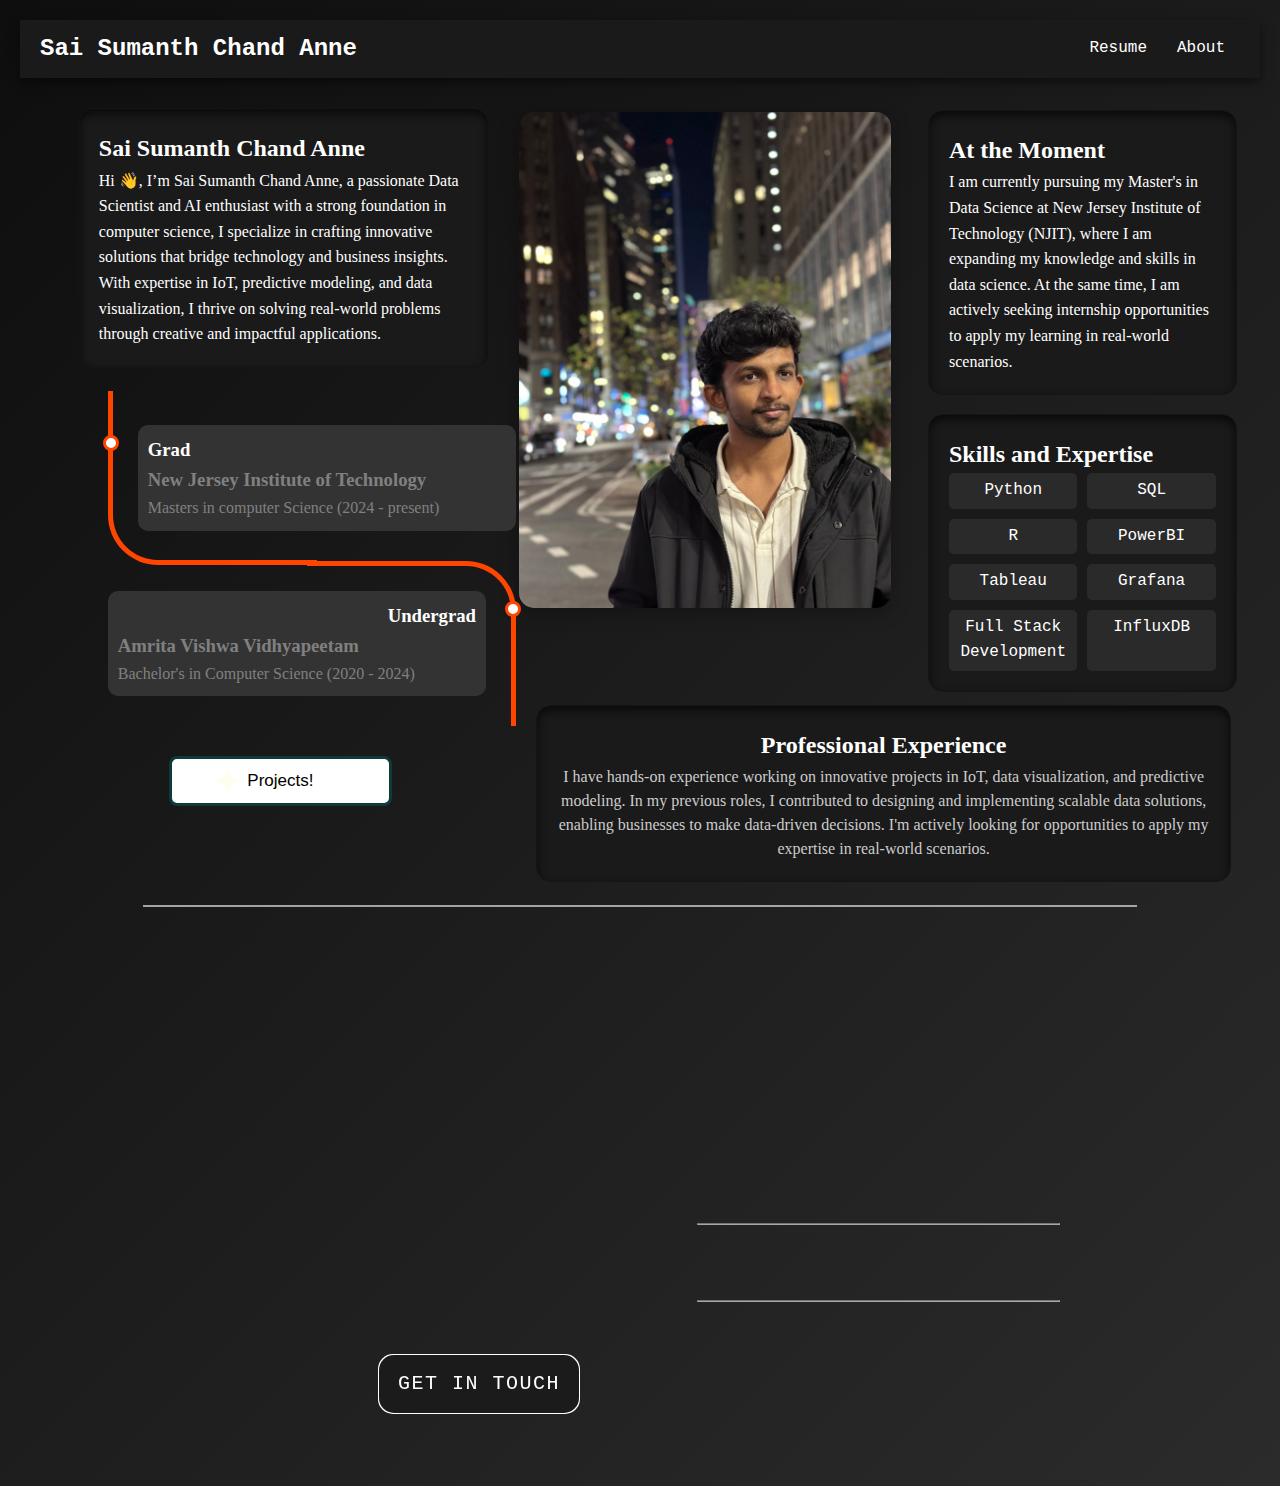
==== commit 5d40080c: "added projects page" ====
--- a/index.html
+++ b/index.html
@@ -86,7 +86,7 @@
         </div>
       </div>
 
-      <button class="fade-up">Projects!
+      <button class="fade-up" onclick="location.href='projects.html'">Projects!
         <div class="star-1">
           <svg xmlns:xlink="http://www.w3.org/1999/xlink" viewBox="0 0 784.11 815.53" style="shape-rendering:geometricPrecision; text-rendering:geometricPrecision; image-rendering:optimizeQuality; fill-rule:evenodd; clip-rule:evenodd" version="1.1" xml:space="preserve" xmlns="http://www.w3.org/2000/svg"><defs></defs><g id="Layer_x0020_1"><metadata id="CorelCorpID_0Corel-Layer"></metadata><path d="M392.05 0c-20.9,210.08 -184.06,378.41 -392.05,407.78 207.96,29.37 371.12,197.68 392.05,407.74 20.93,-210.06 184.09,-378.37 392.05,-407.74 -207.98,-29.38 -371.16,-197.69 -392.06,-407.78z" class="fil0"></path></g></svg>
         </div>
@@ -109,7 +109,7 @@
     </div>   
 
 
-<hr style="border: 1px solid #ffffff99; width: 80%; margin: 20px auto;">
+<hr style="border: 1px solid #ffffff99; width: 80%; ">
 
 <section id="contact">
   <h1 class="section-header fade-up">Contact</h1>
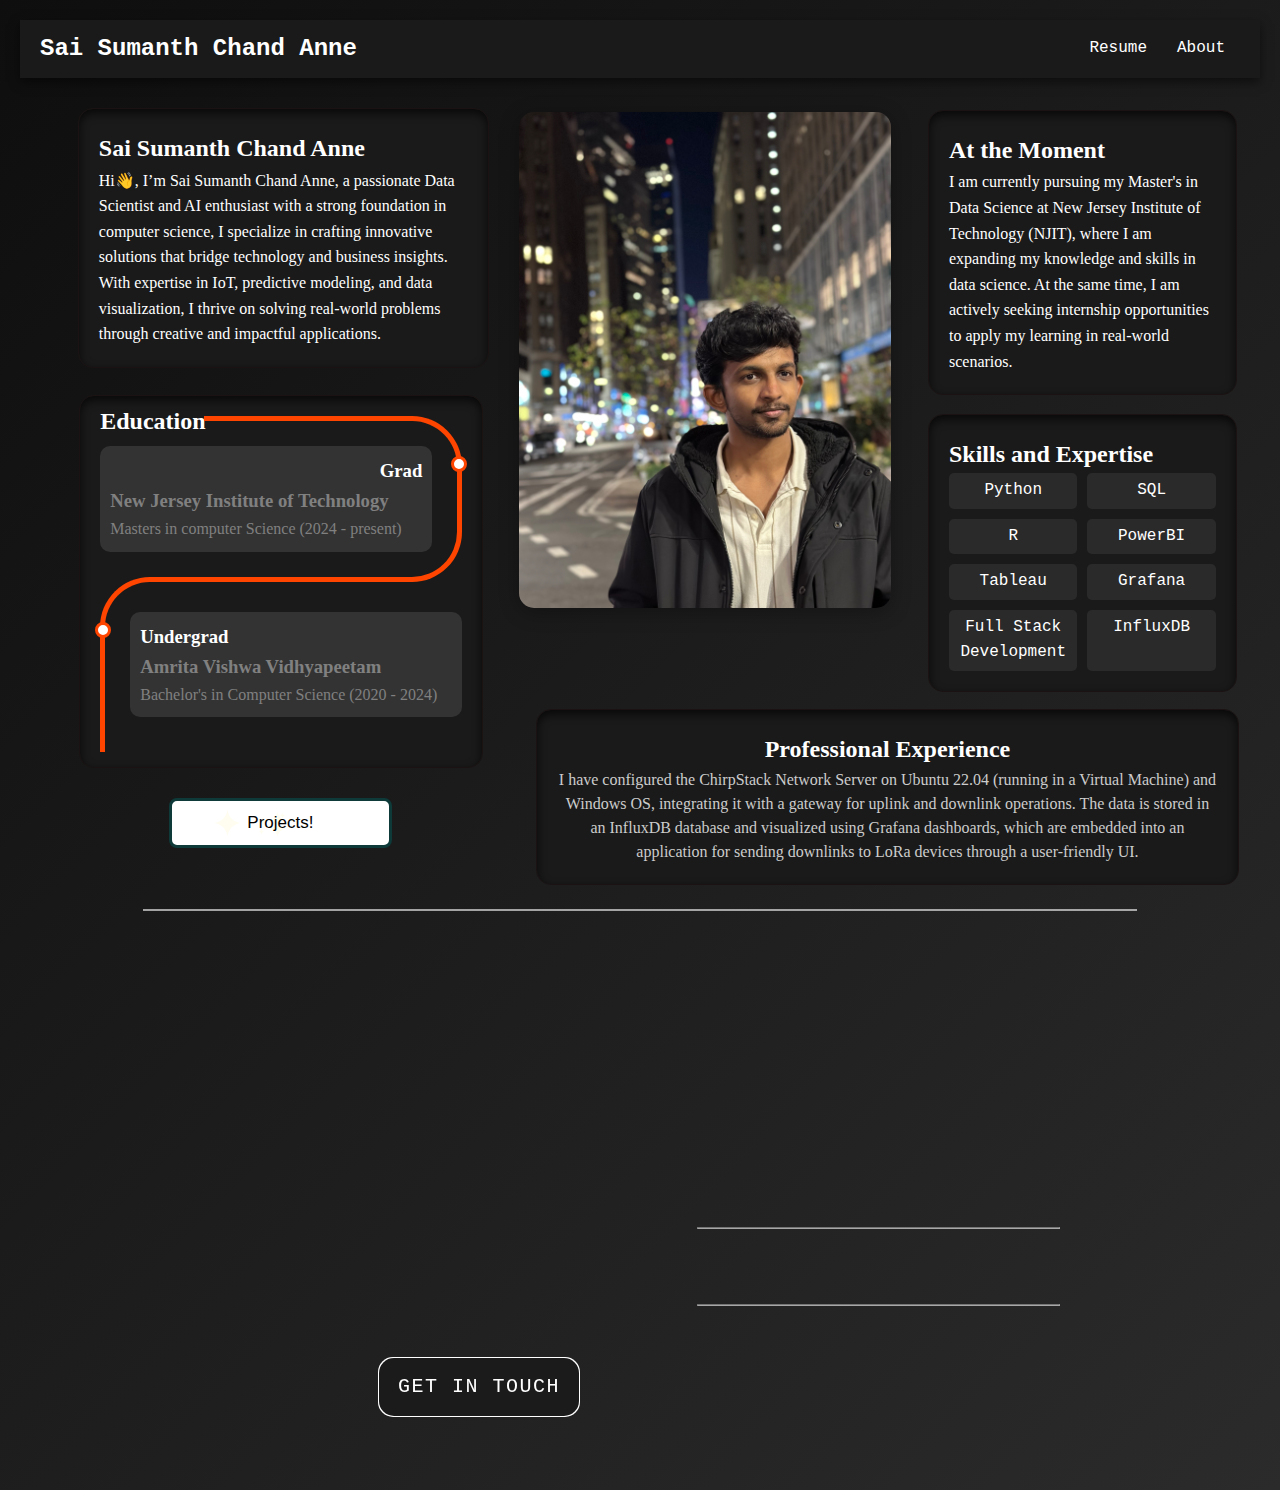
==== commit befdfd36: "change education timeline" ====
--- a/index.html
+++ b/index.html
@@ -23,13 +23,15 @@
       <div class="column first-column">
         <div class="card about-card fade-up">
           <h2>Sai Sumanth Chand Anne</h2>
-          <p>Hi 👋, I’m Sai Sumanth Chand Anne, a passionate Data Scientist and AI enthusiast with a strong foundation 
+          <p>Hi👋, I’m Sai Sumanth Chand Anne, a passionate Data Scientist and AI enthusiast with a strong foundation 
             in computer science, I specialize in crafting innovative solutions that bridge technology and business insights. 
             With expertise in IoT, predictive modeling, and data visualization, I thrive on solving real-world problems through 
             creative and impactful applications.</p>
         </div>
         <div class="timeline">
   <div class="outer">
+    <div class= "card-edu fade-up">
+      <h3 class="education-title fade-up">Education</h3>
     <div class="education-card">
       <div class="info fade-up">
         <h3 class="title">Grad</h3>
@@ -45,6 +47,7 @@
       </div>
     </div>
   </div>
+  </div>
 </div>
 </div>
 
@@ -53,12 +56,13 @@
         <img src="IMG_0717.jpg" alt="Photo" class="profile-photo-img">
       </div>
 
-      <div class="card experience-card  fade-up" onclick="goToExperiencePage()">
+      <div class="card experience-card fade-up" onclick="goToExperiencePage()">
         <h2>Professional Experience </h2>
         <p>
-          I have hands-on experience working on innovative projects in IoT, data visualization, and predictive modeling. 
-          In my previous roles, I contributed to designing and implementing scalable data solutions, enabling businesses 
-          to make data-driven decisions. I'm actively looking for opportunities to apply my expertise in real-world scenarios.
+          I have configured the ChirpStack Network Server on Ubuntu 22.04 (running in a Virtual Machine) and 
+          Windows OS, integrating it with a gateway for uplink and downlink operations. The data is stored in an 
+          InfluxDB database and visualized using Grafana dashboards, which are embedded into an application for sending 
+          downlinks to LoRa devices through a user-friendly UI.
         </p>
         <span class="hover-message">Click to know more!</span>
       </div>
@@ -134,6 +138,7 @@
         <input type="email" class="form-control" id="email" placeholder="EMAIL" name="email" value="" required>
       </div>
     </div>
+    
   
     <textarea class="form-control fade-up" rows="10" placeholder="MESSAGE" name="message" required></textarea>
   
--- a/styles.css
+++ b/styles.css
@@ -141,6 +141,36 @@
   }
 }
 
+.card-edu {
+  background: #1a1a1a;
+  border-radius: 15px;
+  box-shadow: inset 0 4px 10px rgba(0, 0, 0, 0.7);
+  border: 1.5px solid rgb(27, 19, 19);
+  transition: transform 0.3s ease, border-color 0.3s ease, box-shadow 0.3s ease;
+  padding: 20px;
+  height: auto;
+  margin-left: -7%; /* Adjust value as needed */
+  margin-right: 8%;
+  position: relative;
+}
+
+.education-title {
+  font-family: Times, Times New Roman, serif;
+  font-weight: bold;
+  color: white;
+  position: absolute; /* Decouple from the flow */
+  font-size: x-large;
+  top: 1.5%;
+}
+
+.card-edu:hover {
+  transform: scale(1.01);
+  border-color: #4d4d4d;
+  box-shadow: 0 4px 10px rgba(128, 128, 128, 0.5);
+}
+
+
+
 /* Card Styles */
 .card {
     background: #1a1a1a;
@@ -222,7 +252,7 @@
 /* Timeline Container */
 .timeline {
     background: var(--primary-color);
-    margin-left: 11.5%;   /*change to change timeline*/
+    margin-left: 11.5%;   
     border-radius: 15px;
 }
   
@@ -243,7 +273,7 @@
 .education-card::before {
     content: "";
     position: absolute;
-    width: 50%;
+    width: 70%;
     border: solid orangered;
 }
   
@@ -388,8 +418,8 @@
     border: 1.5px solid rgb(27, 19, 19);
     text-align: center;
     grid-area: experience;
-    margin-right: 9%;
-    margin-top: -8%;
+    margin-right: 8%;
+    margin-top: -13%;
     cursor: pointer;
     margin-bottom: 2%;
 }
@@ -821,9 +851,10 @@
 
 .form-control, 
 textarea {
+  padding-left: 10px;
   height: 40%;
   margin-left: 12%;
-  width: 99%;
+  width: 97.4%;
   max-width: 100%;
   font-size: 16px;
   background-color: transparent;
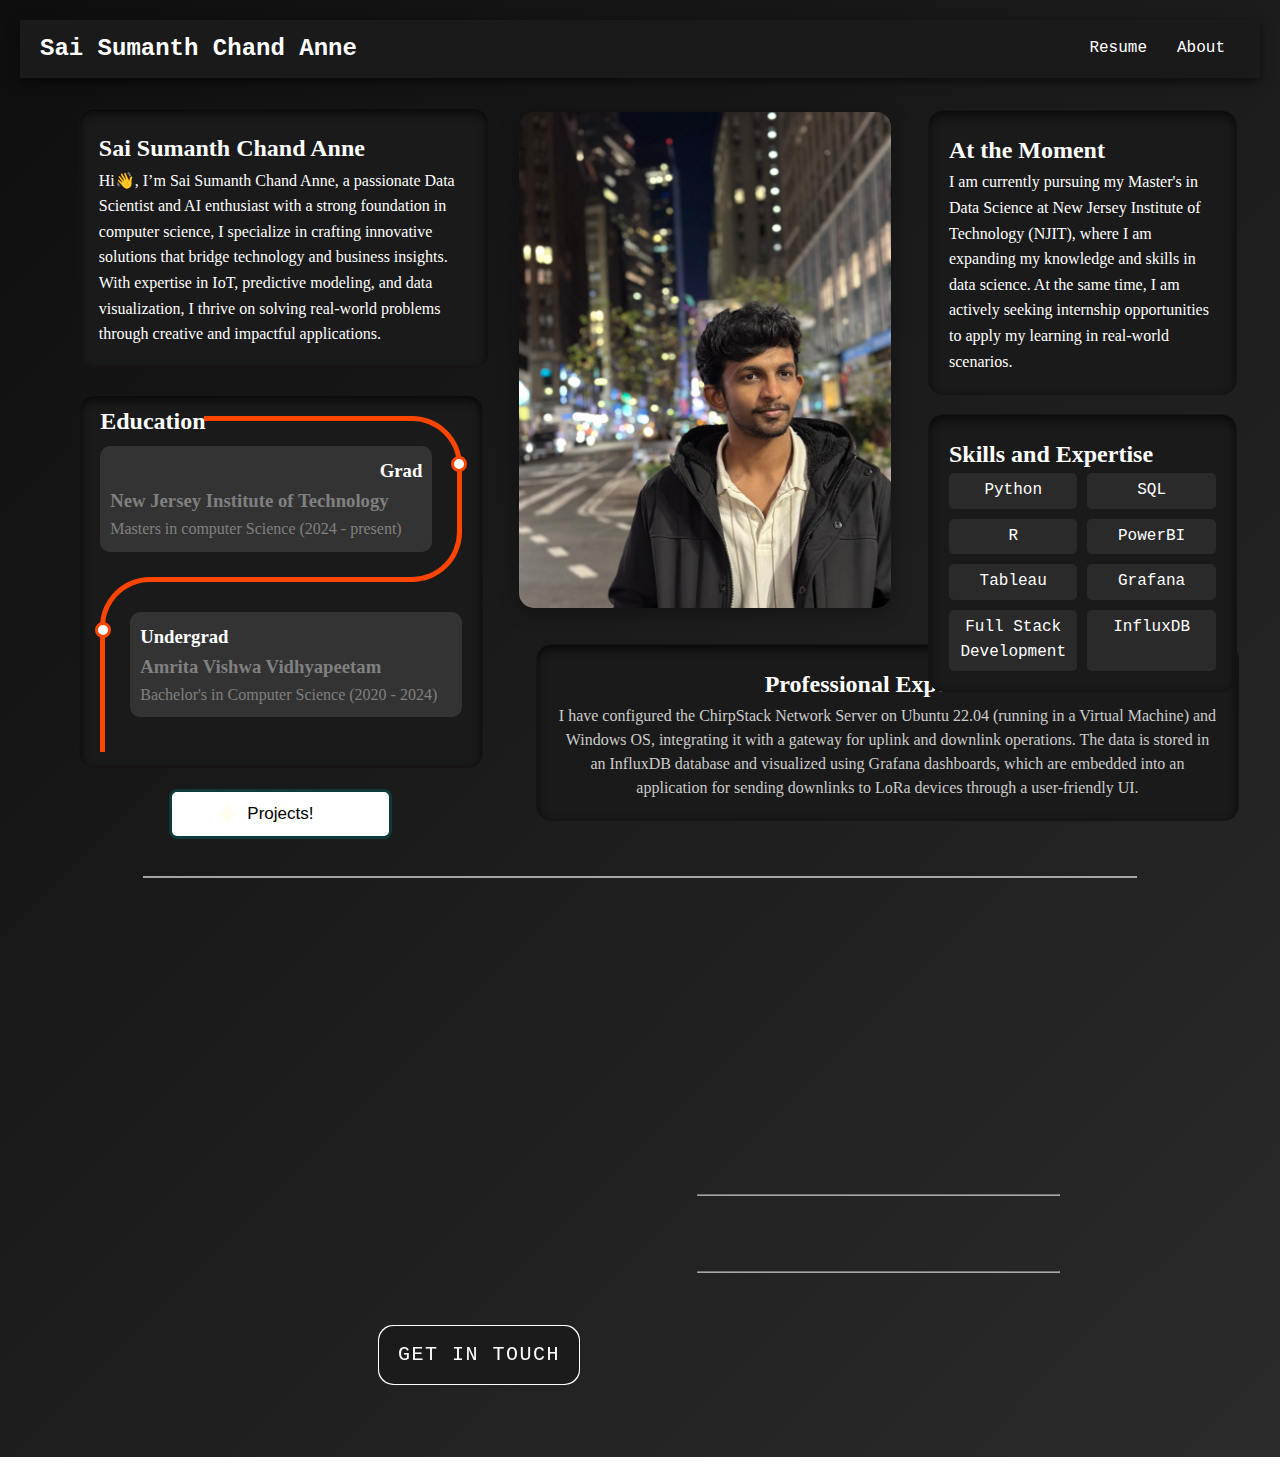
==== commit 3544afbc: "get education card to center" ====
--- a/index.html
+++ b/index.html
@@ -90,7 +90,7 @@
         </div>
       </div>
 
-      <button class="fade-up" onclick="location.href='projects.html'">Projects!
+      <button class="fade-up project-button" onclick="location.href='projects.html'">Projects!
         <div class="star-1">
           <svg xmlns:xlink="http://www.w3.org/1999/xlink" viewBox="0 0 784.11 815.53" style="shape-rendering:geometricPrecision; text-rendering:geometricPrecision; image-rendering:optimizeQuality; fill-rule:evenodd; clip-rule:evenodd" version="1.1" xml:space="preserve" xmlns="http://www.w3.org/2000/svg"><defs></defs><g id="Layer_x0020_1"><metadata id="CorelCorpID_0Corel-Layer"></metadata><path d="M392.05 0c-20.9,210.08 -184.06,378.41 -392.05,407.78 207.96,29.37 371.12,197.68 392.05,407.74 20.93,-210.06 184.09,-378.37 392.05,-407.74 -207.98,-29.38 -371.16,-197.69 -392.06,-407.78z" class="fil0"></path></g></svg>
         </div>
@@ -113,7 +113,7 @@
     </div>   
 
 
-<hr style="border: 1px solid #ffffff99; width: 80%; ">
+<hr style="border: 1px solid #ffffff99; width: 80%; margin-top: -2%;">
 
 <section id="contact">
   <h1 class="section-header fade-up">Contact</h1>
--- a/styles.css
+++ b/styles.css
@@ -152,6 +152,9 @@
   margin-left: -7%; /* Adjust value as needed */
   margin-right: 8%;
   position: relative;
+  flex-direction: column; /* Stack elements vertically */
+  justify-content: center; /* Center vertically */
+  align-items: center; /* Center horizontally */
 }
 
 .education-title {
@@ -422,6 +425,8 @@
     margin-top: -13%;
     cursor: pointer;
     margin-bottom: 2%;
+    position: relative;
+    bottom: 70%;
 }
 
 
@@ -469,6 +474,12 @@
             "button"
             "experience";
     }
+}
+
+.project-button {
+  position: relative; 
+  bottom: 10%;
+  display: block;
 }
 
 
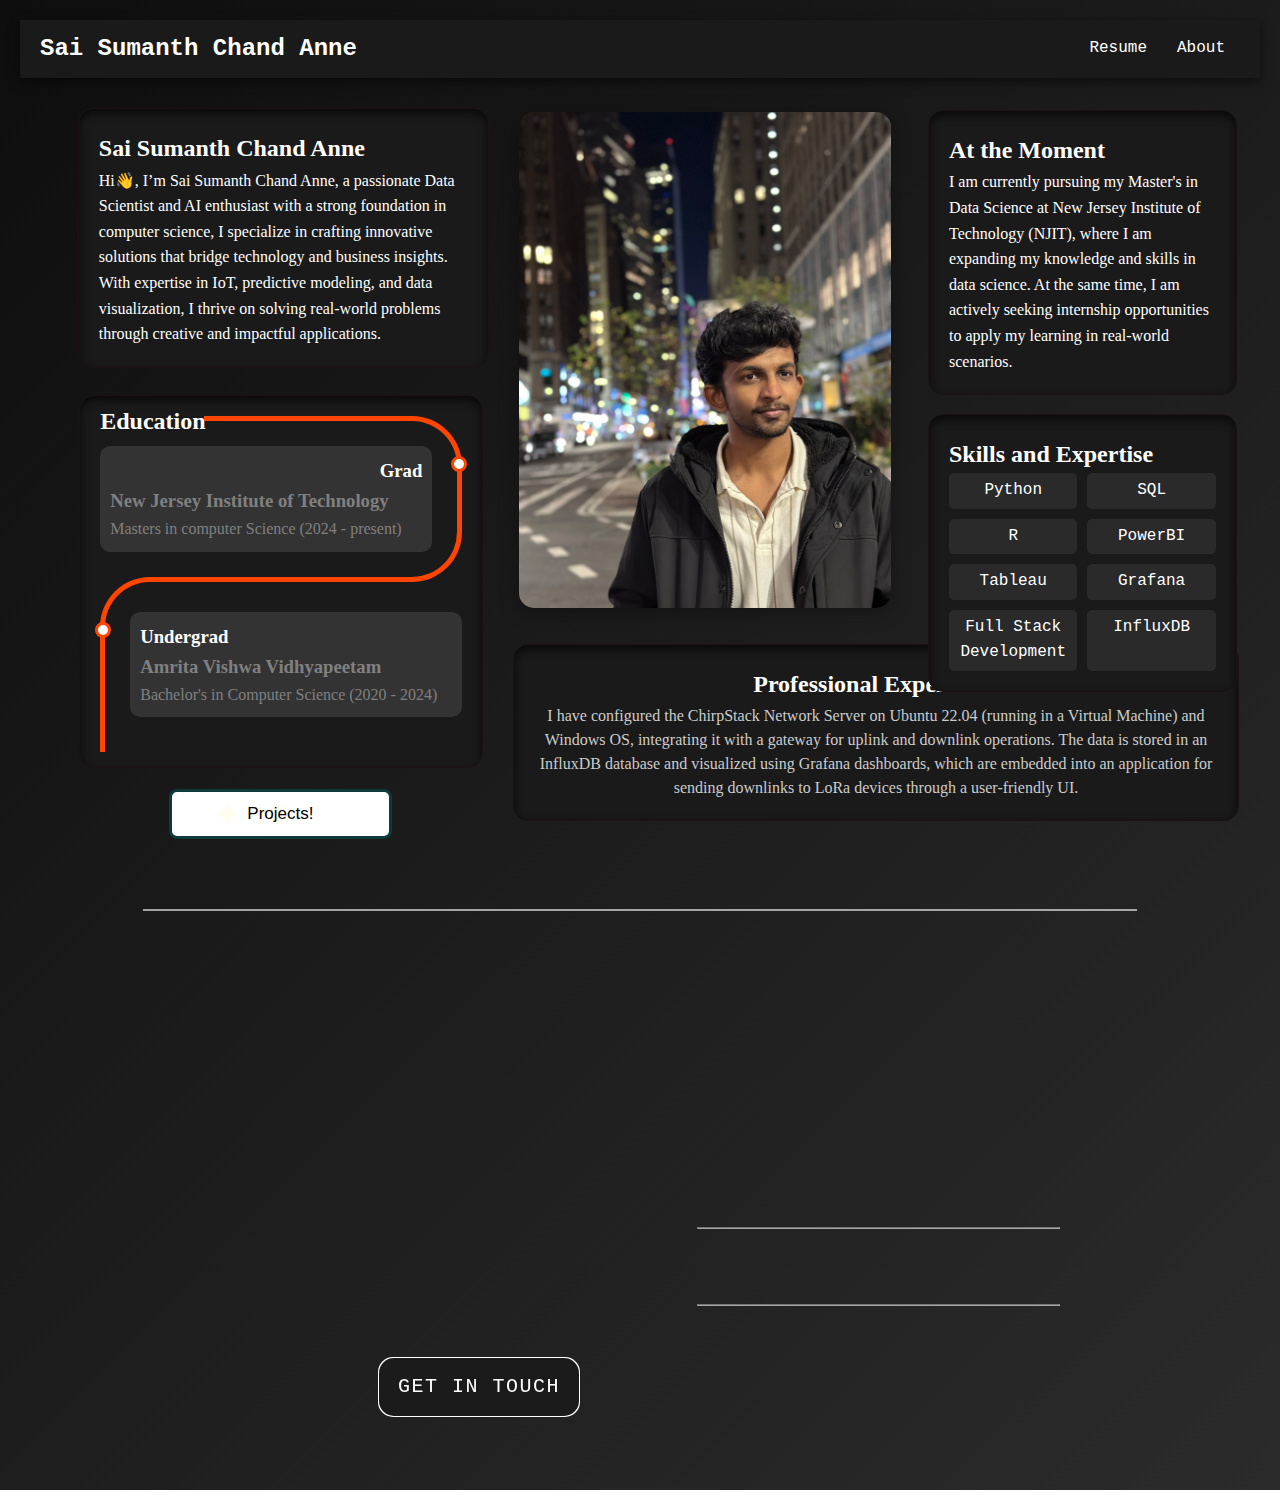
==== commit 65c50918: "change experience card" ====
--- a/index.html
+++ b/index.html
@@ -113,7 +113,7 @@
     </div>   
 
 
-<hr style="border: 1px solid #ffffff99; width: 80%; margin-top: -2%;">
+<hr style="border: 1px solid #ffffff99; width: 80%;">
 
 <section id="contact">
   <h1 class="section-header fade-up">Contact</h1>
--- a/styles.css
+++ b/styles.css
@@ -421,6 +421,7 @@
     border: 1.5px solid rgb(27, 19, 19);
     text-align: center;
     grid-area: experience;
+    margin-left: -3%;
     margin-right: 8%;
     margin-top: -13%;
     cursor: pointer;
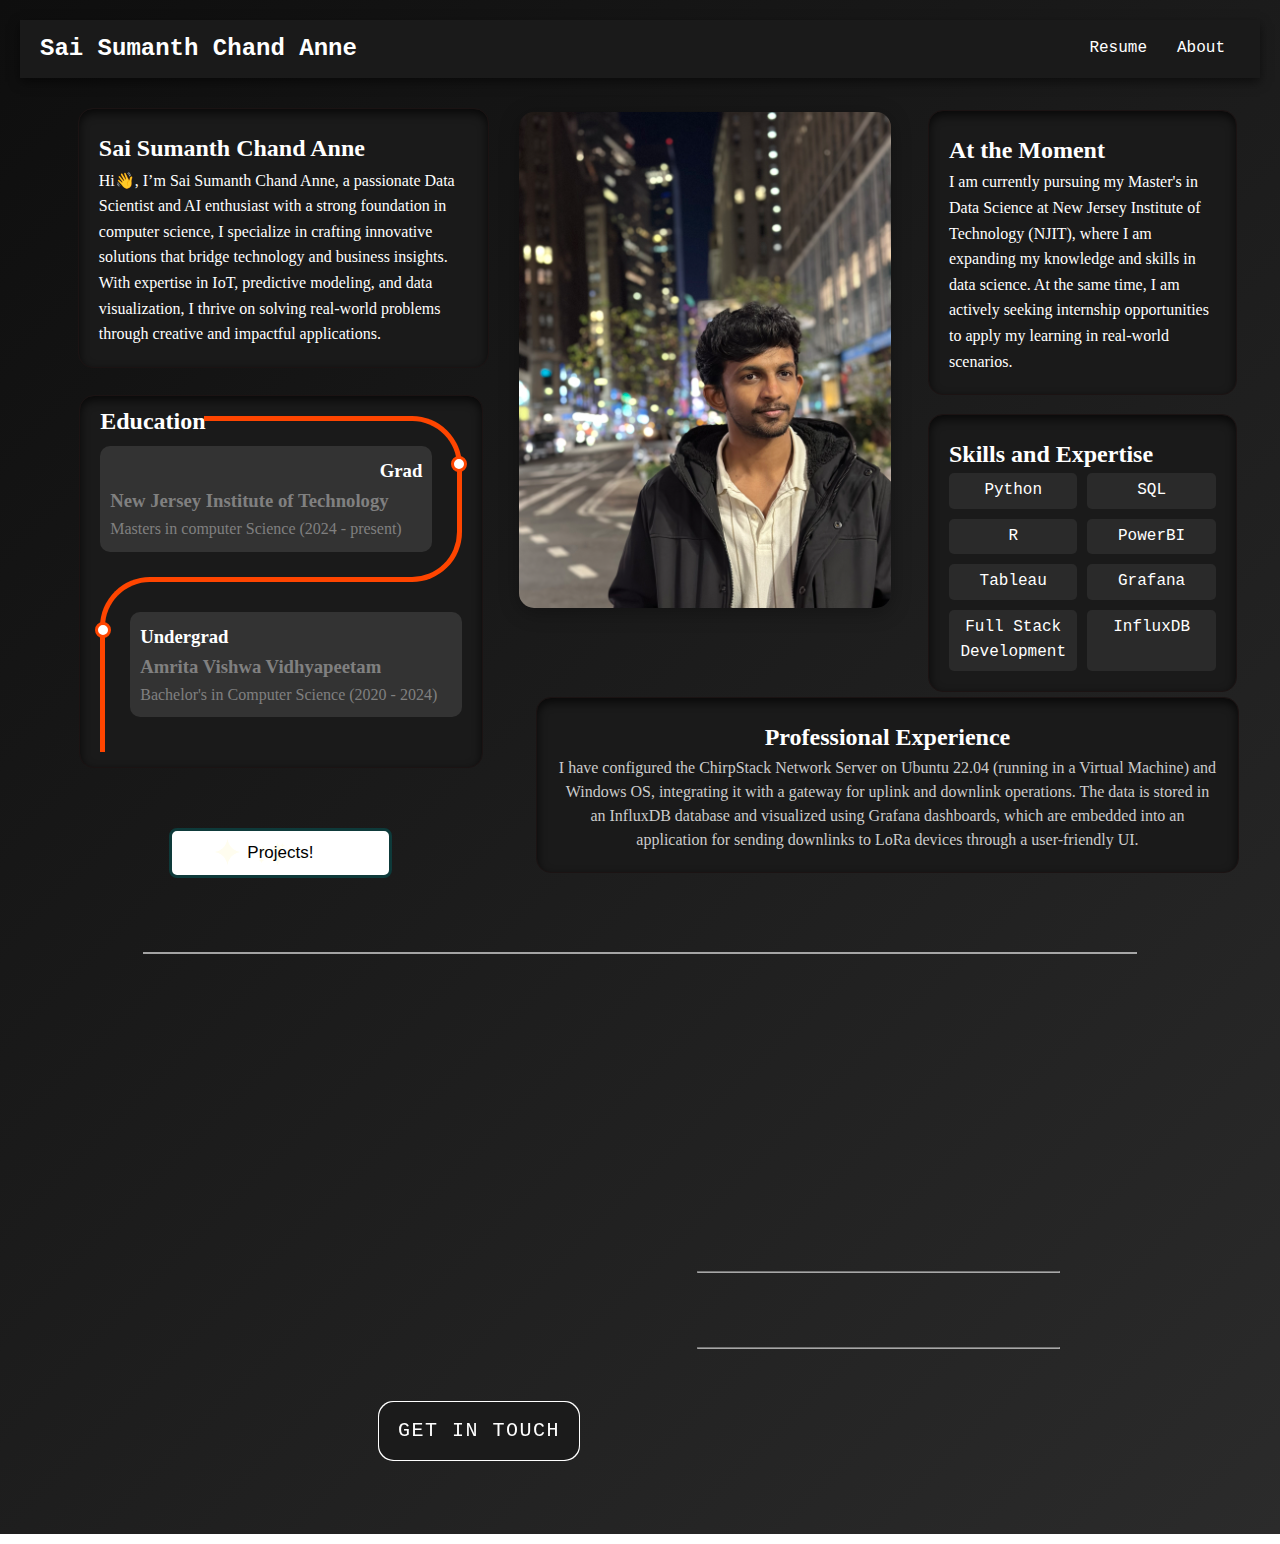
==== commit d85a8cd8: "change projects button" ====
--- a/index.html
+++ b/index.html
@@ -113,7 +113,7 @@
     </div>   
 
 
-<hr style="border: 1px solid #ffffff99; width: 80%;">
+<hr style="border: 1px solid #ffffff99; width: 80%; margin-top: -10%;">
 
 <section id="contact">
   <h1 class="section-header fade-up">Contact</h1>
--- a/styles.css
+++ b/styles.css
@@ -421,13 +421,13 @@
     border: 1.5px solid rgb(27, 19, 19);
     text-align: center;
     grid-area: experience;
-    margin-left: -3%;
     margin-right: 8%;
-    margin-top: -13%;
+    margin-top: 10%;
     cursor: pointer;
     margin-bottom: 2%;
     position: relative;
     bottom: 70%;
+
 }
 
 
@@ -479,7 +479,7 @@
 
 .project-button {
   position: relative; 
-  bottom: 10%;
+  top: 10.9%;
   display: block;
 }
 
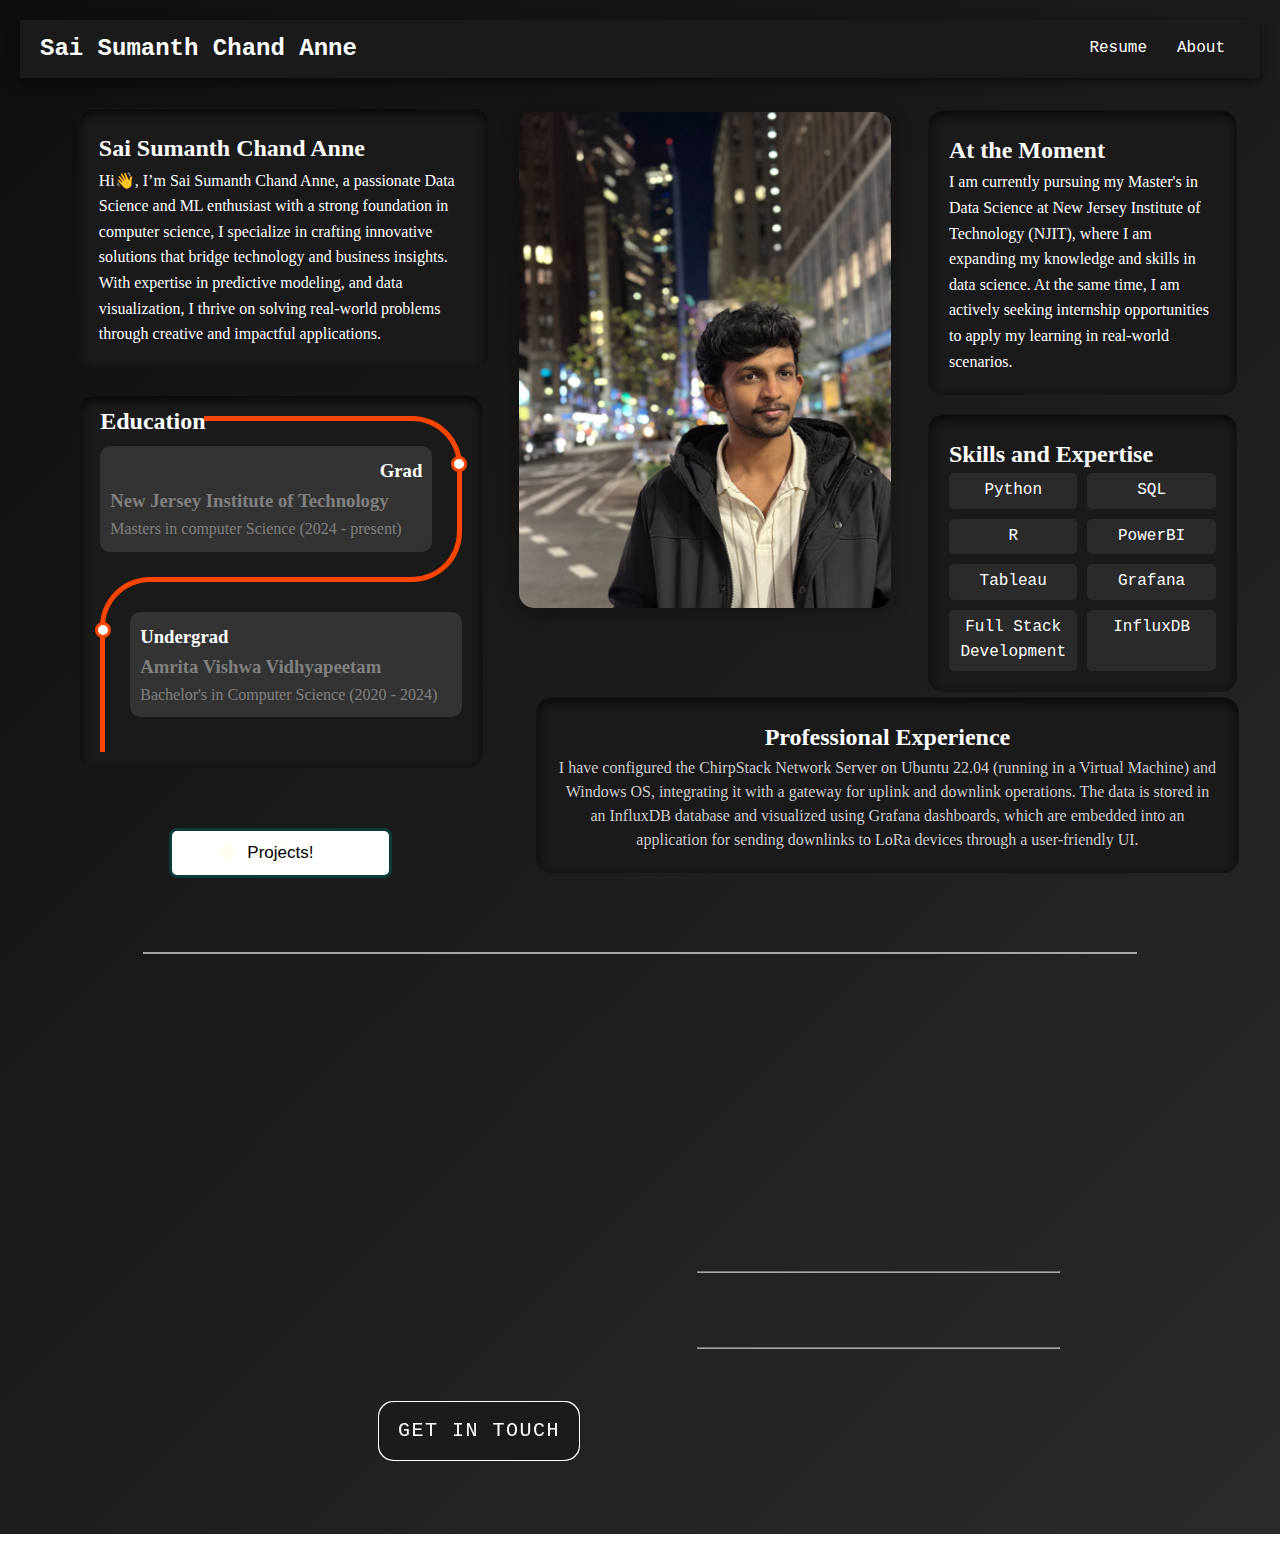
==== commit 22fd663c: "Update index.html" ====
--- a/index.html
+++ b/index.html
@@ -23,9 +23,9 @@
       <div class="column first-column">
         <div class="card about-card fade-up">
           <h2>Sai Sumanth Chand Anne</h2>
-          <p>Hi👋, I’m Sai Sumanth Chand Anne, a passionate Data Scientist and AI enthusiast with a strong foundation 
+          <p>Hi👋, I’m Sai Sumanth Chand Anne, a passionate Data Science and ML enthusiast with a strong foundation 
             in computer science, I specialize in crafting innovative solutions that bridge technology and business insights. 
-            With expertise in IoT, predictive modeling, and data visualization, I thrive on solving real-world problems through 
+            With expertise in predictive modeling, and data visualization, I thrive on solving real-world problems through 
             creative and impactful applications.</p>
         </div>
         <div class="timeline">
--- a/styles.css
+++ b/styles.css
@@ -51,7 +51,8 @@
 }
 
 p{
-  font-family: 'URW Chancery L', cursive;
+  font-family: 'Brush Script MT', cursive;
+  font-size: medium;
 }
 
 body {
@@ -483,8 +484,6 @@
   display: block;
 }
 
-
-
 button {
     grid-area: button;
     position: relative;
@@ -726,6 +725,7 @@
   }
   
   .place {
+    color: whitesmoke;
     margin-left: 62px;
   }
 
@@ -801,10 +801,12 @@
    
     
     .name, .email, textarea {
+      color: whitesmoke;
       width: 280px;
     } 
     
     .direct-contact-container {
+      color: whitesmoke;
       margin-top: 60px;
       max-width: 280px;
     }  
@@ -848,6 +850,7 @@
     border: 2px solid #757575; /* Ensure consistent border styling */
     border-radius: 5px; /* Optional: Add smoother corners */
     margin-bottom: 2%;
+    color: whitesmoke;
 }
 
 /* Style for the email input */
@@ -859,6 +862,7 @@
     border: 2px solid #757575; /* Ensure consistent border styling */
     border-radius: 5px; /* Optional: Add smoother corners */
     margin-bottom: 2%;
+    color: whitesmoke;
 }
 
 .form-control, 
@@ -873,6 +877,7 @@
   border: 2px solid #757575;
   border-radius: 5px;
   letter-spacing: 1px;
+  color: whitesmoke;
 }
 
 
